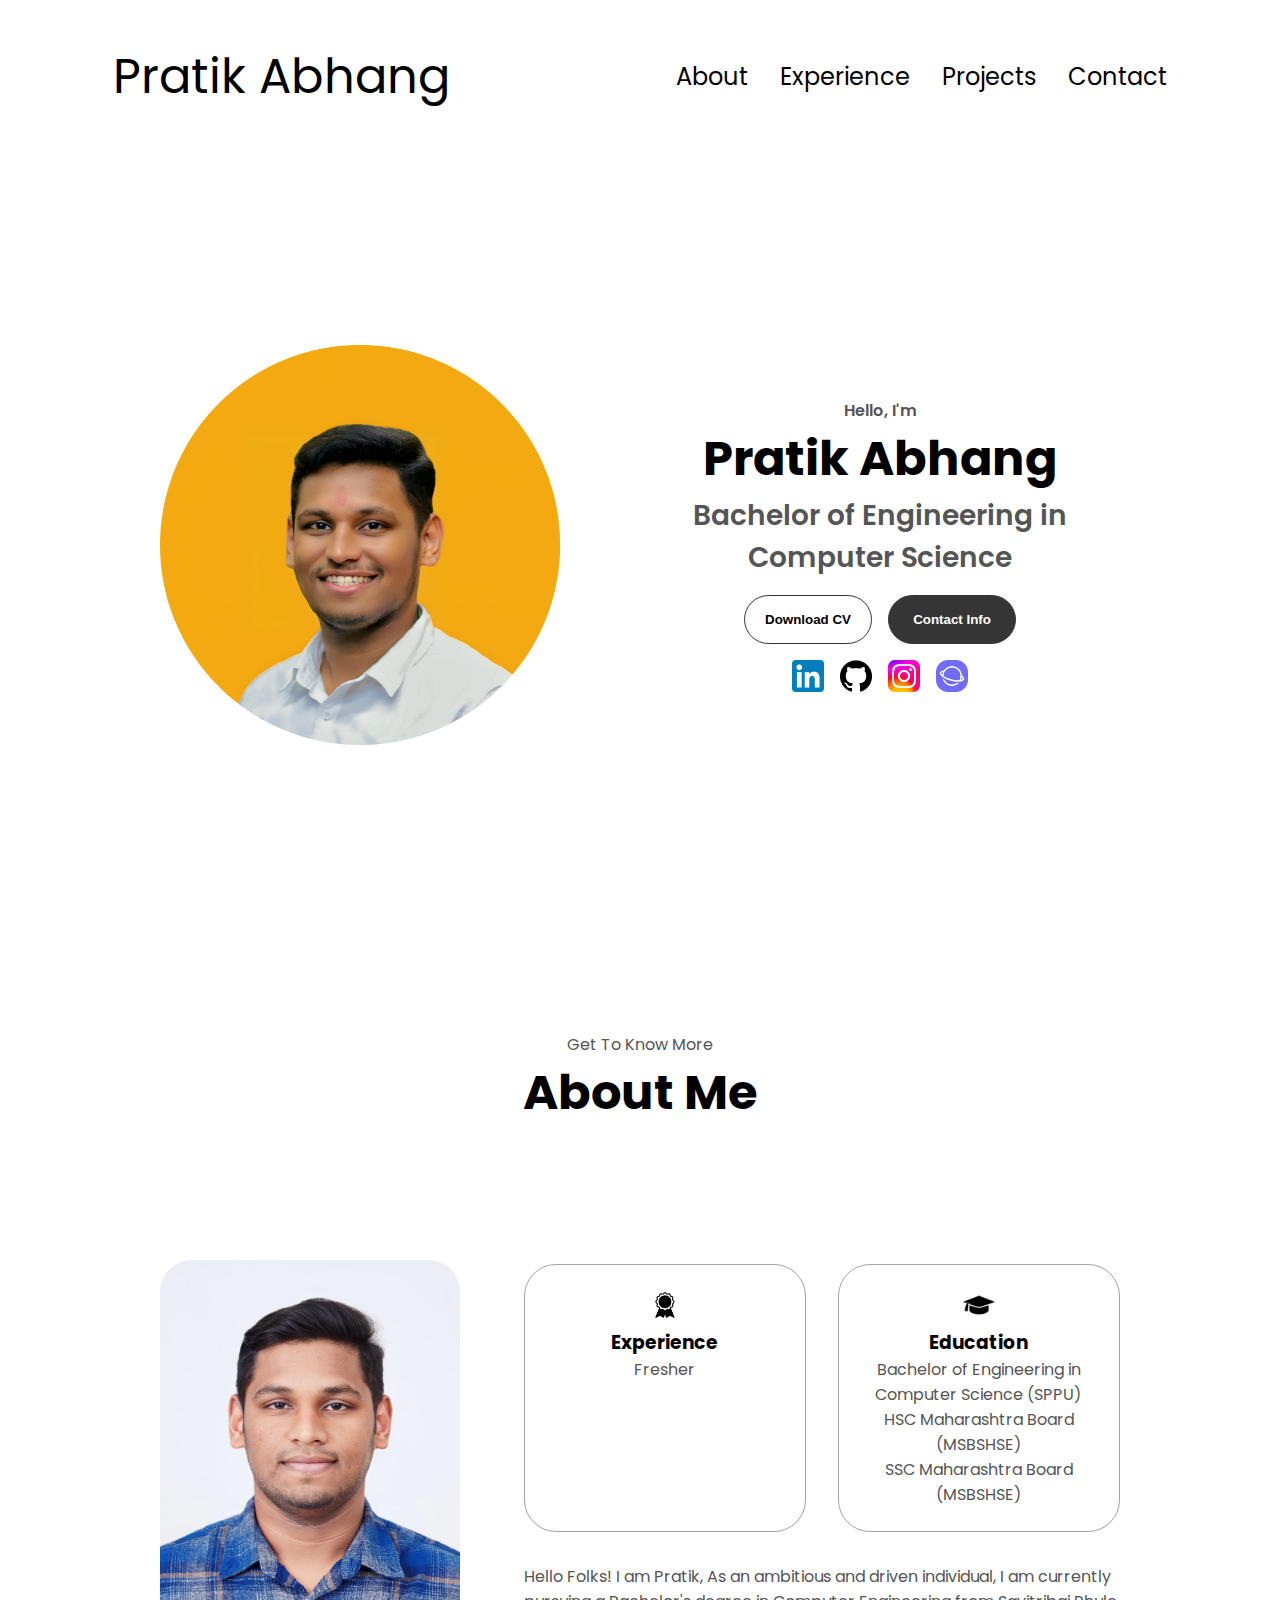
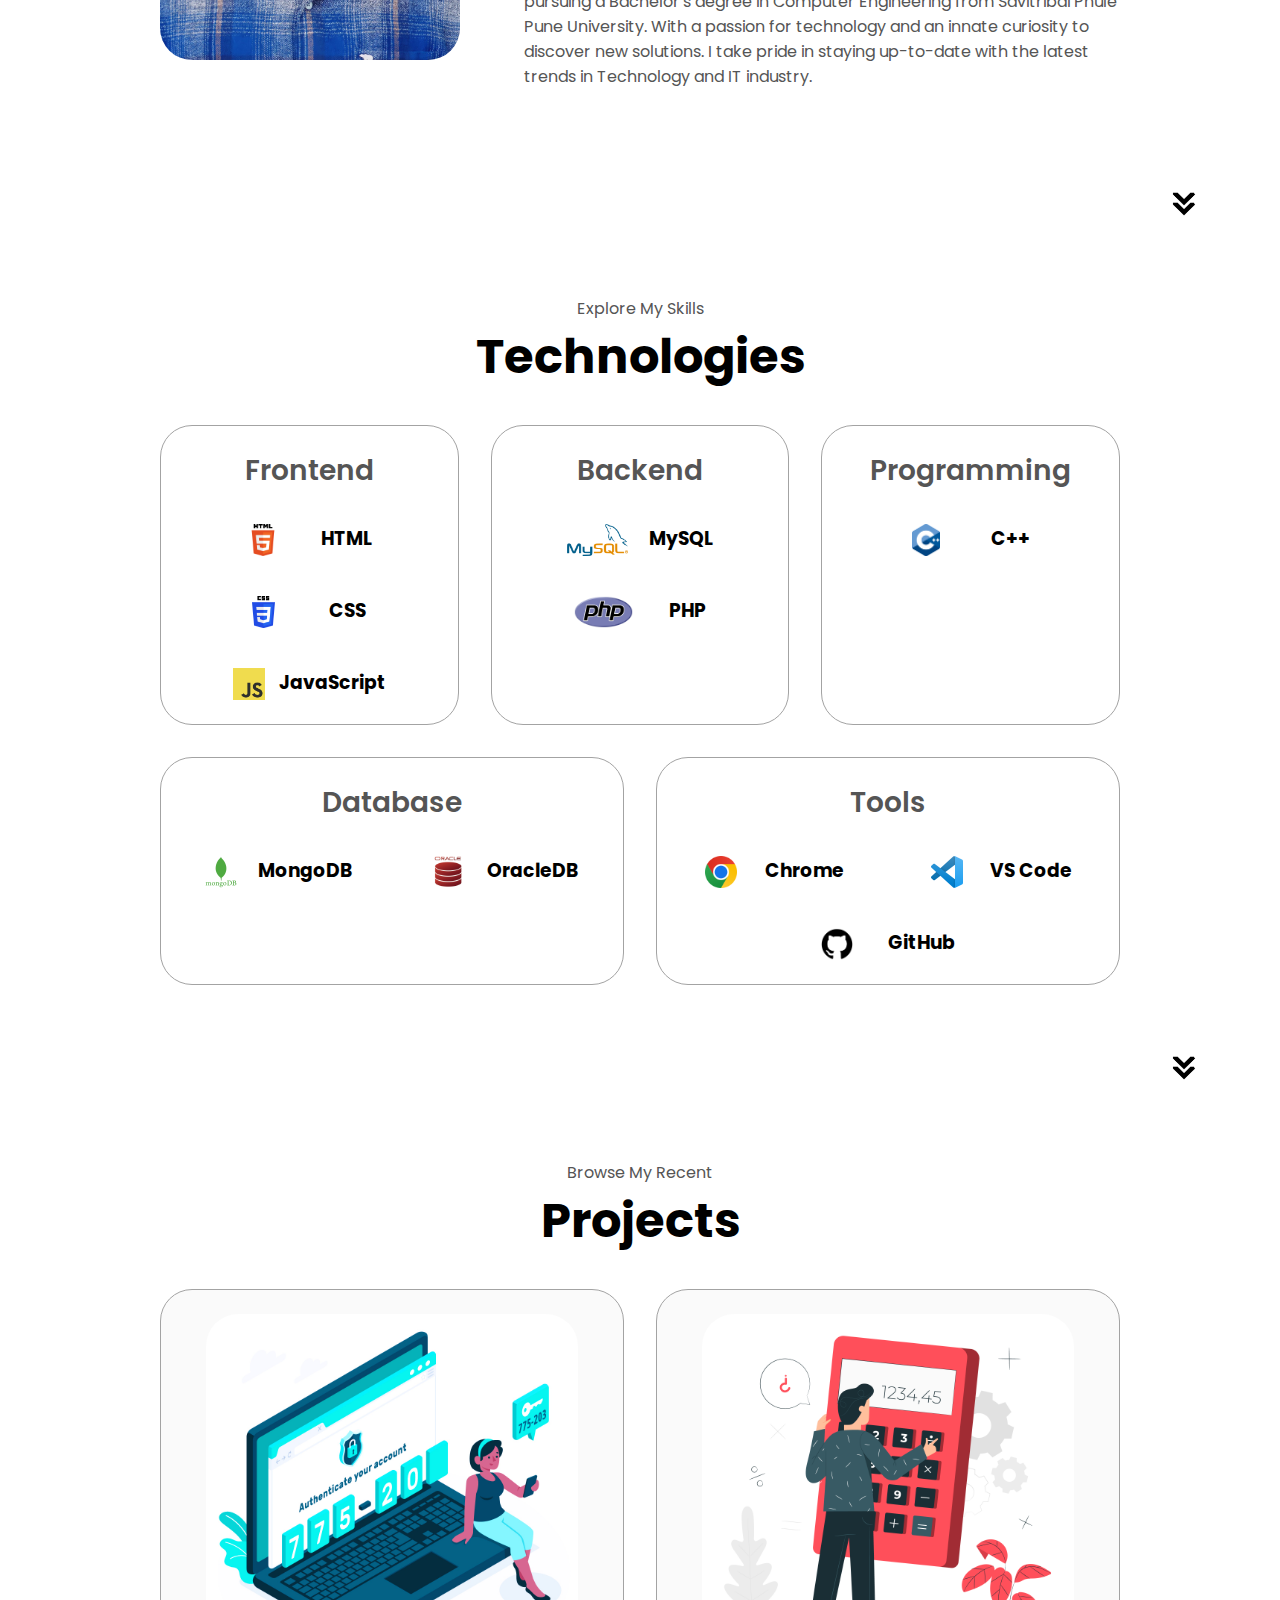
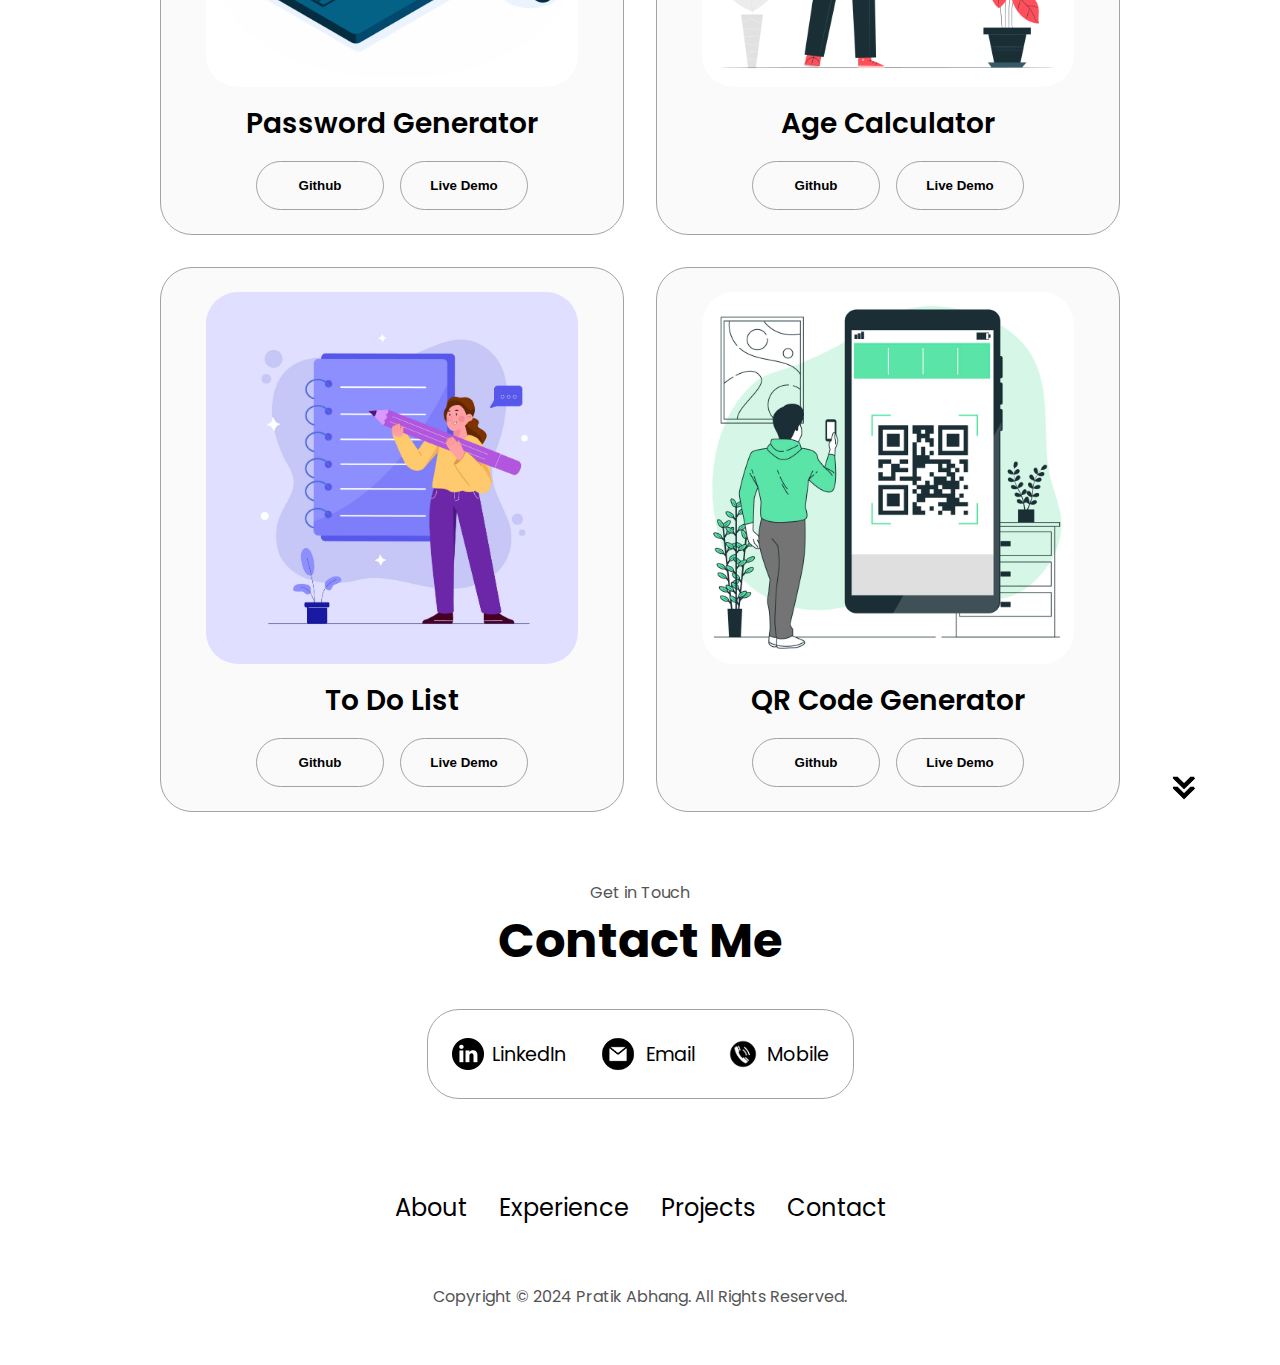
==== index.html @ dd9295c0 "Update index.html" ====
<!DOCTYPE html>
<html lang="en">
  <head>
    <meta charset="UTF-8" />
    <meta http-equiv="X-UA-Compatible" content="IE=edge" />
    <meta name="viewport" content="width=device-width, initial-scale=1.0" />
    <link rel="icon" type="image/png" href="./assets/profile-pic2.png" />
    <title>Pratik Abhang</title>
    <link rel="stylesheet" href="style.css" />
    <link rel="stylesheet" href="mediaqueries.css" />
  </head>
  <body>
    <nav id="desktop-nav">
      <div class="logo">Pratik Abhang</div>
      <div>
        <ul class="nav-links">
          <li><a href="#about">About</a></li>
          <li><a href="#experience">Experience</a></li>
          <li><a href="#projects">Projects</a></li>
          <li><a href="#contact">Contact</a></li>
        </ul>
      </div>
    </nav>
    <nav id="hamburger-nav">
      <div class="logo">Pratik Abhang</div>
      <div class="hamburger-menu">
        <div class="hamburger-icon" onclick="toggleMenu()">
          <span></span>
          <span></span>
          <span></span>
        </div>
        <div class="menu-links">
          <li><a href="#about" onclick="toggleMenu()">About</a></li>
          <li><a href="#experience" onclick="toggleMenu()">Experience</a></li>
          <li><a href="#projects" onclick="toggleMenu()">Projects</a></li>
          <li><a href="#contact" onclick="toggleMenu()">Contact</a></li>
        </div>
      </div>
    </nav>
    <section id="profile">
      <div class="section__pic-container">
        <img
          src="./assets/profile-pic2.png"
          alt="Pratik Abhang profile picture"
        />
      </div>
      <div class="section__text">
        <p class="section__text__p1">Hello, I'm</p>
        <h1 class="title">Pratik Abhang</h1>
        <p class="section__text__p2">
          Bachelor of Engineering in Computer Science
        </p>
        <div class="btn-container">
          <button
            class="btn btn-color-2"
            onclick="window.open('./assets/PAResume.pdf')"
          >
            Download CV
          </button>
          <button class="btn btn-color-1" onclick="location.href='./#contact'">
            Contact Info
          </button>
        </div>
        <div id="socials-container">
          <img
            src="./assets/link.png"
            alt="My LinkedIn profile"
            class="icon"
            onclick="location.href='https://www.linkedin.com/in/pratikabhang/'"
          />
          <img
            src="./assets/github.png"
            alt="My Github profile"
            class="icon"
            onclick="location.href='https://www.github.com/pratikabhang/'"
          />
          <img
            src="./assets/insta.png"
            alt="My Instagram profile"
            class="icon"
            onclick="location.href=' https://www.instagram.com/pratikabhang_/'"
          />
          <img
            src="./assets/webs.png"
            alt="My Bio profile"
            class="icon"
            onclick="location.href='https://www.heylink.me/pratikabhang/'"
          />
        </div>
      </div>
    </section>
    <section id="about">
      <p class="section__text__p1">Get To Know More</p>
      <h1 class="title">About Me</h1>
      <div class="section-container">
        <div class="section__pic-container">
          <img
            src="./assets/about-pic.jpg"
            alt="Profile picture"
            class="about-pic"
          />
        </div>
        <div class="about-details-container">
          <div class="about-containers">
            <div class="details-container">
              <img
                src="./assets/experience.png"
                alt="Experience icon"
                class="icon"
              />
              <h3>Experience</h3>
              <p>Fresher</p>
            </div>
            <div class="details-container">
              <img
                src="./assets/educations.png"
                alt="Education icon"
                class="icon"
              />
              <h3>Education</h3>
              <p>
                Bachelor of Engineering in Computer Science (SPPU)<br />
                HSC Maharashtra Board (MSBSHSE)<br />
                SSC Maharashtra Board (MSBSHSE)
              </p>
            </div>
          </div>
          <div class="text-container">
            <p>
              Hello Folks! I am Pratik, As an ambitious and driven individual, I
              am currently pursuing a Bachelor's degree in Computer Engineering
              from Savitribai Phule Pune University. With a passion for
              technology and an innate curiosity to discover new solutions. I
              take pride in staying up-to-date with the latest trends in
              Technology and IT industry.
            </p>
          </div>
        </div>
      </div>
      <img
        src="./assets/arrow.png"
        alt="Arrow icon"
        class="icon arrow"
        onclick="location.href='./#experience'"
      />
    </section>
    <section id="experience">
      <p class="section__text__p1">Explore My Skills</p>
      <h1 class="title">Technologies</h1>
      <div class="experience-details-container">
        <div class="about-containers">
          <div class="details-container">
            <h2 class="experience-sub-title">Frontend</h2>
            <div class="article-container">
              <article>
                <img
                  src="./assets/html.png"
                  alt="Experience icon"
                  class="icon"
                />
                <div>
                  <h3>HTML</h3>
                </div>
              </article>
              <article>
                <img
                  src="./assets/css.png"
                  alt="Experience icon"
                  class="icon"
                />
                <div>
                  <h3>CSS</h3>
                </div>
              </article>
              <article>
                <img src="./assets/js.png" alt="Experience icon" class="icon" />
                <div>
                  <h3>JavaScript</h3>
                </div>
              </article>
            </div>
          </div>

          <div class="details-container">
            <h2 class="experience-sub-title">Backend</h2>
            <div class="article-container">
              <article>
                <img
                  src="./assets/mysql.png"
                  alt="Experience icon"
                  class="icon"
                />
                <div>
                  <h3>MySQL</h3>
                </div>
              </article>
              <article>
                <img
                  src="./assets/php.png"
                  alt="Experience icon"
                  class="icon"
                />
                <div>
                  <h3>PHP</h3>
                </div>
              </article>
            </div>
          </div>
          <div class="details-container">
            <h2 class="experience-sub-title">Programming</h2>
            <div class="article-container">
              <article>
                <img
                  src="./assets/c++.png"
                  alt="Experience icon"
                  class="icon"
                />
                <div>
                  <h3>C++</h3>
                </div>
              </article>
            </div>
          </div>
          <div class="details-container">
            <h2 class="experience-sub-title">Database</h2>
            <div class="article-container">
              <article>
                <img
                  src="./assets/mdb.png"
                  alt="Experience icon"
                  class="icon"
                />
                <div>
                  <h3>MongoDB</h3>
                </div>
              </article>
              <article>
                <img
                  src="./assets/odb.png"
                  alt="Experience icon"
                  class="icon"
                />
                <div>
                  <h3>OracleDB</h3>
                </div>
              </article>
            </div>
          </div>
          <div class="details-container">
            <h2 class="experience-sub-title">Tools</h2>
            <div class="article-container">
              <article>
                <img
                  src="./assets/chrome.png"
                  alt="Experience icon"
                  class="icon"
                />
                <div>
                  <h3>Chrome</h3>
                </div>
              </article>
              <article>
                <img src="./assets/vs.png" alt="Experience icon" class="icon" />
                <div>
                  <h3>VS Code</h3>
                </div>
              </article>
              <article>
                <img
                  src="./assets/gith.png"
                  alt="Experience icon"
                  class="icon"
                />
                <div>
                  <h3>GitHub</h3>
                </div>
              </article>
            </div>
          </div>
        </div>
      </div>
      <img
        src="./assets/arrow.png"
        alt="Arrow icon"
        class="icon arrow"
        onclick="location.href='./#projects'"
      />
    </section>
    <section id="projects">
      <p class="section__text__p1">Browse My Recent</p>
      <h1 class="title">Projects</h1>
      <div class="experience-details-container">
        <div class="about-containers">
          <div class="details-container color-container">
            <div class="article-container">
              <img
                src="./assets/pa.jpg"
                alt="Password Generator"
                class="project-img"
              />
            </div>
            <h2 class="experience-sub-title project-title">
              Password Generator
            </h2>
            <div class="btn-container">
              <button
                class="btn btn-color-2 project-btn"
                onclick="location.href='https://github.com/pratikabhang/PASSWORD-GENERATOR'"
              >
                Github
              </button>
              <button
                class="btn btn-color-2 project-btn"
                onclick="location.href='https://pratikabhang-passwordgenerator.netlify.app'"
              >
                Live Demo
              </button>
            </div>
          </div>
          <div class="details-container color-container">
            <div class="article-container">
              <img
                src="./assets/age.jpg"
                alt="Age Calculator"
                class="project-img"
              />
            </div>
            <h2 class="experience-sub-title project-title">Age Calculator</h2>
            <div class="btn-container">
              <button
                class="btn btn-color-2 project-btn"
                onclick="location.href='https://github.com/pratikabhang/AGE-CALCULATOR'"
              >
                Github
              </button>
              <button
                class="btn btn-color-2 project-btn"
                onclick="location.href='https://pratikabhang-agecalculator.netlify.app'"
              >
                Live Demo
              </button>
            </div>
          </div>

          <div class="details-container color-container">
            <div class="article-container">
              <img
                src="./assets/todo.jpg"
                alt="TO DO List"
                class="project-img"
              />
            </div>
            <h2 class="experience-sub-title project-title">To Do List</h2>
            <div class="btn-container">
              <button
                class="btn btn-color-2 project-btn"
                onclick="location.href='https://github.com/pratikabhang/TO-DO-LIST'"
              >
                Github
              </button>
              <button
                class="btn btn-color-2 project-btn"
                onclick="location.href='https://pratikabhang-todolist.netlify.app'"
              >
                Live Demo
              </button>
            </div>
          </div>

          <div class="details-container color-container">
            <div class="article-container">
              <img
                src="./assets/qr.jpg"
                alt="QR-CODE-GENERATOR"
                class="project-img"
              />
            </div>
            <h2 class="experience-sub-title project-title">
              QR Code Generator
            </h2>
            <div class="btn-container">
              <button
                class="btn btn-color-2 project-btn"
                onclick="location.href='https://github.com/pratikabhang/QR-CODE-GENERATOR'"
              >
                Github
              </button>
              <button
                class="btn btn-color-2 project-btn"
                onclick="location.href='https://pratikabhang-qrcodegenerator.netlify.app'"
              >
                Live Demo
              </button>
            </div>
          </div>
        </div>
      </div>
      <img
        src="./assets/arrow.png"
        alt="Arrow icon"
        class="icon arrow"
        onclick="location.href='./#contact'"
      />
    </section>
    <section id="contact">
      <p class="section__text__p1">Get in Touch</p>
      <h1 class="title">Contact Me</h1>
      <div class="contact-info-upper-container">
        <div class="contact-info-container">
          <img
            src="./assets/linkedin.png"
            alt="LinkedIn icon"
            class="icon contact-icon"
          />
          <p>
            <a href="https://www.linkedin.com/in/pratikabhang/">LinkedIn</a>
          </p>
        </div>

        <div class="contact-info-container">
          <img
            src="./assets/email.png"
            alt="Email icon"
            class="icon contact-icon email-icon"
          />
          <p>
            <a href="mailto:pratiksunilabhang@gmail.com">Email</a>
          </p>
        </div>

        <div class="contact-info-container">
          <img
            src="./assets/phone.png"
            alt="Phone icon"
            class="icon contact-icon"
          />
          <p>
            <a href="tel:+91 8766854678">Mobile</a>
          </p>
        </div>
      </div>
    </section>
    <footer>
      <nav>
        <div class="nav-links-container">
          <ul class="nav-links">
            <li><a href="#about">About</a></li>
            <li><a href="#experience">Experience</a></li>
            <li><a href="#projects">Projects</a></li>
            <li><a href="#contact">Contact</a></li>
          </ul>
        </div>
      </nav>
      <p>Copyright &#169; 2024 Pratik Abhang. All Rights Reserved.</p>
    </footer>
    <script src="script.js"></script>
  </body>
</html>
---- style.css ----
@import url("https://fonts.googleapis.com/css2?family=Poppins:wght@300;400;500;600&display=swap");

* {
  margin: 0;
  padding: 0;
}

body {
  font-family: "Poppins", sans-serif;
}

html {
  scroll-behavior: smooth;
}

p {
  color: rgb(85, 85, 85);
}

/* TRANSITION */

a,
.btn {
  transition: all 300ms ease;
}

/* DESKTOP NAV */

nav,
.nav-links {
  display: flex;
}

nav {
  justify-content: space-around;
  align-items: center;
  height: 17vh;
}

.nav-links {
  gap: 2rem;
  list-style: none;
  font-size: 1.5rem;
}

a {
  color: black;
  text-decoration: none;
  text-decoration-color: white;
}

a:hover {
  color: grey;
  text-decoration: underline;
  text-underline-offset: 1rem;
  text-decoration-color: rgb(181, 181, 181);
}

.logo {
  font-size: 3rem;
}

.logo:hover {
  cursor: default;
}

/* HAMBURGER MENU */

#hamburger-nav {
  display: none;
}

.hamburger-menu {
  position: relative;
  display: inline-block;
}

.hamburger-icon {
  display: flex;
  flex-direction: column;
  justify-content: space-between;
  height: 24px;
  width: 30px;
  cursor: pointer;
}

.hamburger-icon span {
  width: 100%;
  height: 2px;
  background-color: black;
  transition: all 0.3 ease-in-out;
}

.menu-links {
  position: absolute;
  top: 100%;
  right: 0;
  background-color: white;
  width: fit-content;
  max-height: 0;
  overflow: hidden;
  transition: all 0.3 ease-in-out;
}

.menu-links a {
  display: block;
  padding: 10px;
  text-align: center;
  font-size: 1.5rem;
  color: black;
  text-decoration: none;
  transition: all 0.3 ease-in-out;
}

.menu-links li {
  list-style: none;
}

.menu-links.open {
  max-height: 300px;
}

.hamburger-icon.open span:first-child {
  transform: rotate(45deg) translate(10px, 5px);
}

.hamburger-icon.open span:nth-child(2) {
  opacity: 0;
}

.hamburger-icon.open span:last-child {
  transform: rotate(-45deg) translate(10px, -5px);
}

.hamburger-icon span:first-child {
  transform: none;
}

.hamburger-icon span:first-child {
  opacity: 1;
}

.hamburger-icon span:first-child {
  transform: none;
}

/* SECTIONS */

section {
  padding-top: 4vh;
  height: 96vh;
  margin: 0 10rem;
  box-sizing: border-box;
  min-height: fit-content;
}

.section-container {
  display: flex;
}

/* PROFILE SECTION */

#profile {
  display: flex;
  justify-content: center;
  gap: 5rem;
  height: 80vh;
}

.section__pic-container {
  display: flex;
  height: 400px;
  width: 400px;
  margin: auto 0;
}

.section__text {
  align-self: center;
  text-align: center;
}

.section__text p {
  font-weight: 600;
}

.section__text__p1 {
  text-align: center;
}

.section__text__p2 {
  font-size: 1.75rem;
  margin-bottom: 1rem;
}

.title {
  font-size: 3rem;
  text-align: center;
}

#socials-container {
  display: flex;
  justify-content: center;
  margin-top: 1rem;
  gap: 1rem;
}

/* ICONS */

.icon {
  cursor: pointer;
  height: 2rem;
}

/* BUTTONS */

.btn-container {
  display: flex;
  justify-content: center;
  gap: 1rem;
}

.btn {
  font-weight: 600;
  transition: all 300ms ease;
  padding: 1rem;
  width: 8rem;
  border-radius: 2rem;
}

.btn-color-1,
.btn-color-2 {
  border: rgb(53, 53, 53) 0.1rem solid;
}

.btn-color-1:hover,
.btn-color-2:hover {
  cursor: pointer;
}

.btn-color-1,
.btn-color-2:hover {
  background: rgb(53, 53, 53);
  color: white;
}

.btn-color-1:hover {
  background: rgb(0, 0, 0);
}

.btn-color-2 {
  background: none;
}

.btn-color-2:hover {
  border: rgb(255, 255, 255) 0.1rem solid;
}

.btn-container {
  gap: 1rem;
}

/* ABOUT SECTION */

#about {
  position: relative;
}

.about-containers {
  gap: 2rem;
  margin-bottom: 2rem;
  margin-top: 2rem;
}

.about-details-container {
  justify-content: center;
  flex-direction: column;
}

.about-containers,
.about-details-container {
  display: flex;
}

.about-pic {
  border-radius: 2rem;
}

.arrow {
  position: absolute;
  right: -5rem;
  bottom: 2.5rem;
}

.details-container {
  padding: 1.5rem;
  flex: 1;
  background: white;
  border-radius: 2rem;
  border: rgb(53, 53, 53) 0.1rem solid;
  border-color: rgb(163, 163, 163);
  text-align: center;
}

.section-container {
  gap: 4rem;
  height: 80%;
}

.section__pic-container {
  height: 400px;
  width: 400px;
  margin: auto 0;
}

/* EXPERIENCE SECTION */

#experience {
  position: relative;
}

.experience-sub-title {
  color: rgb(85, 85, 85);
  font-weight: 600;
  font-size: 1.75rem;
  margin-bottom: 2rem;
}

.experience-details-container {
  display: flex;
  justify-content: center;
  flex-direction: column;
}

.article-container {
  display: flex;
  text-align: initial;
  flex-wrap: wrap;
  flex-direction: row;
  gap: 2.5rem;
  justify-content: space-around;
}

article {
  display: flex;
  width: 10rem;
  justify-content: space-around;
  gap: 0.5rem;
}

article .icon {
  cursor: default;
}

/* PROJECTS SECTION */

#projects {
  position: relative;
}

.color-container {
  border-color: rgb(163, 163, 163);
  background: rgb(250, 250, 250);
}

.project-img {
  border-radius: 2rem;
  width: 90%;
  height: 90%;
}

.project-title {
  margin: 1rem;
  color: black;
}

.project-btn {
  color: black;
  border-color: rgb(163, 163, 163);
}

/* CONTACT */

#contact {
  display: flex;
  justify-content: center;
  flex-direction: column;
  height: 70vh;
}

.contact-info-upper-container {
  display: flex;
  justify-content: center;
  border-radius: 2rem;
  border: rgb(53, 53, 53) 0.1rem solid;
  border-color: rgb(163, 163, 163);
  background: (250, 250, 250);
  margin: 2rem auto;
  padding: 0.5rem;
}

.contact-info-container {
  display: flex;
  align-items: center;
justify-content: center;  
  gap: 0.5rem;
  margin: 1rem;
}

.contact-info-container p {
  font-size: larger;
}

.contact-icon {
  cursor: default;
}

.email-icon {
  height: 2.5rem;
}

/* FOOTER SECTION */

footer {
  height: 26vh;
  margin: 0 1rem;
}

footer p {
  text-align: center;
}
---- mediaqueries.css ----
@media screen and (max-width: 1400px) {
  #profile {
    height: 83vh;
    margin-bottom: 6rem;
  }
  .about-containers {
    flex-wrap: wrap;
  }
  #contact,
  #projects {
    height: fit-content;
  }
}

@media screen and (max-width: 1200px) {
  #desktop-nav {
    display: none;
  }
  #hamburger-nav {
    display: flex;
  }
  #experience,
  .experience-details-container {
    margin-top: 2rem;
  }
  #profile,
  .section-container {
    display: block;
  }
  .arrow {
    display: none;
  }
  section,
  .section-container {
    height: fit-content;
  }
  section {
    margin: 0 5%;
  }
  .section__pic-container {
    width: 275px;
    height: 275px;
    margin: 0 auto 2rem;
  }
  .about-containers {
    margin-top: 0;
  }
}

@media screen and (max-width: 600px) {
  #contact,
  footer {
    height: 40vh;
  }
  #profile {
    height: 83vh;
    margin-bottom: 0;
  }
  article {
    font-size: 1rem;
  }
  footer nav {
    height: fit-content;
    margin-bottom: 2rem;
  }
  .about-containers,
  .contact-info-upper-container,
  .btn-container {
    flex-wrap: wrap;
  }
  .contact-info-container {
    margin: 0;
  }
  .contact-info-container p,
  .nav-links li a {
    font-size: 1rem;
  }
  .experience-sub-title {
    font-size: 1.25rem;
  }
  .logo {
    font-size: 1.5rem;
  }
  .nav-links {
    flex-direction: column;
    gap: 0.5rem;
    text-align: center;
  }
  .section__pic-container {
    width: auto;
    height: 46vw;
    justify-content: center;
  }
  .section__text__p2 {
    font-size: 1.25rem;
  }
  .title {
    font-size: 2rem;
  }
  .text-container {
    text-align: justify;
  }
}
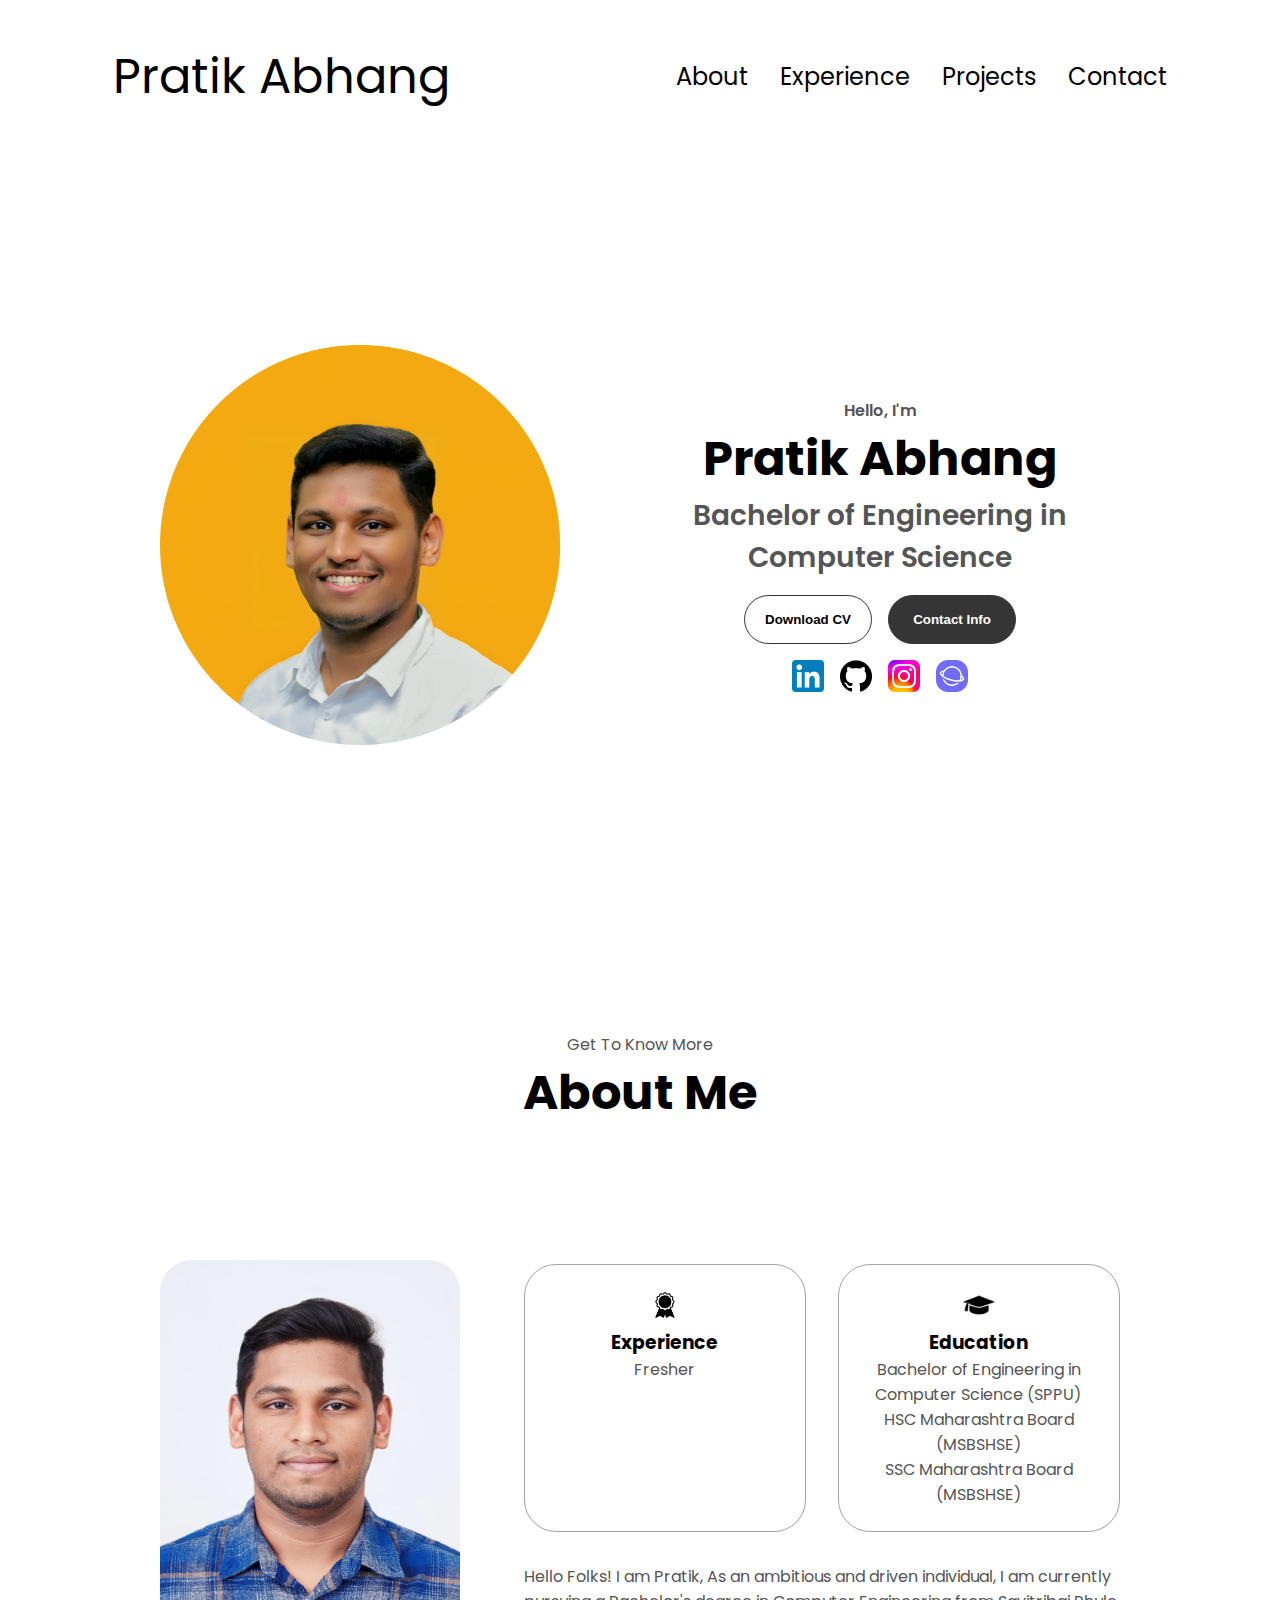
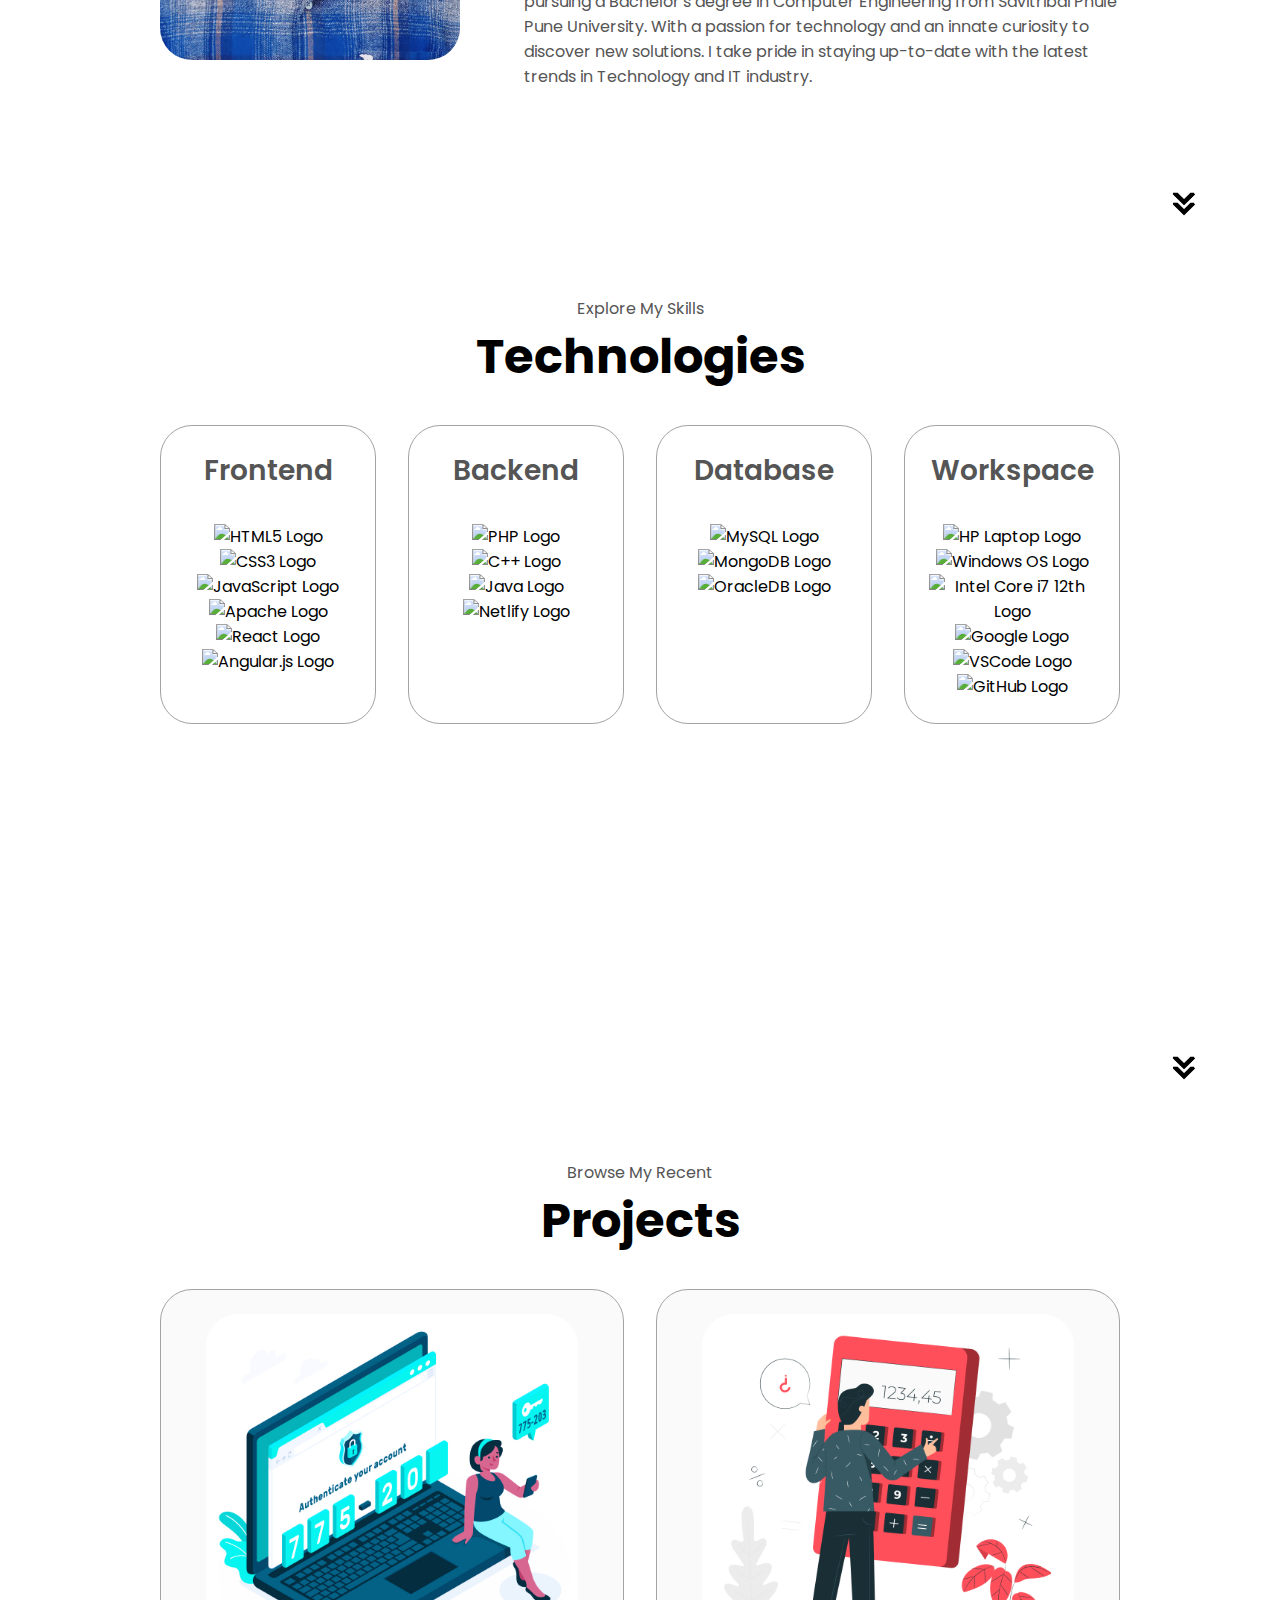
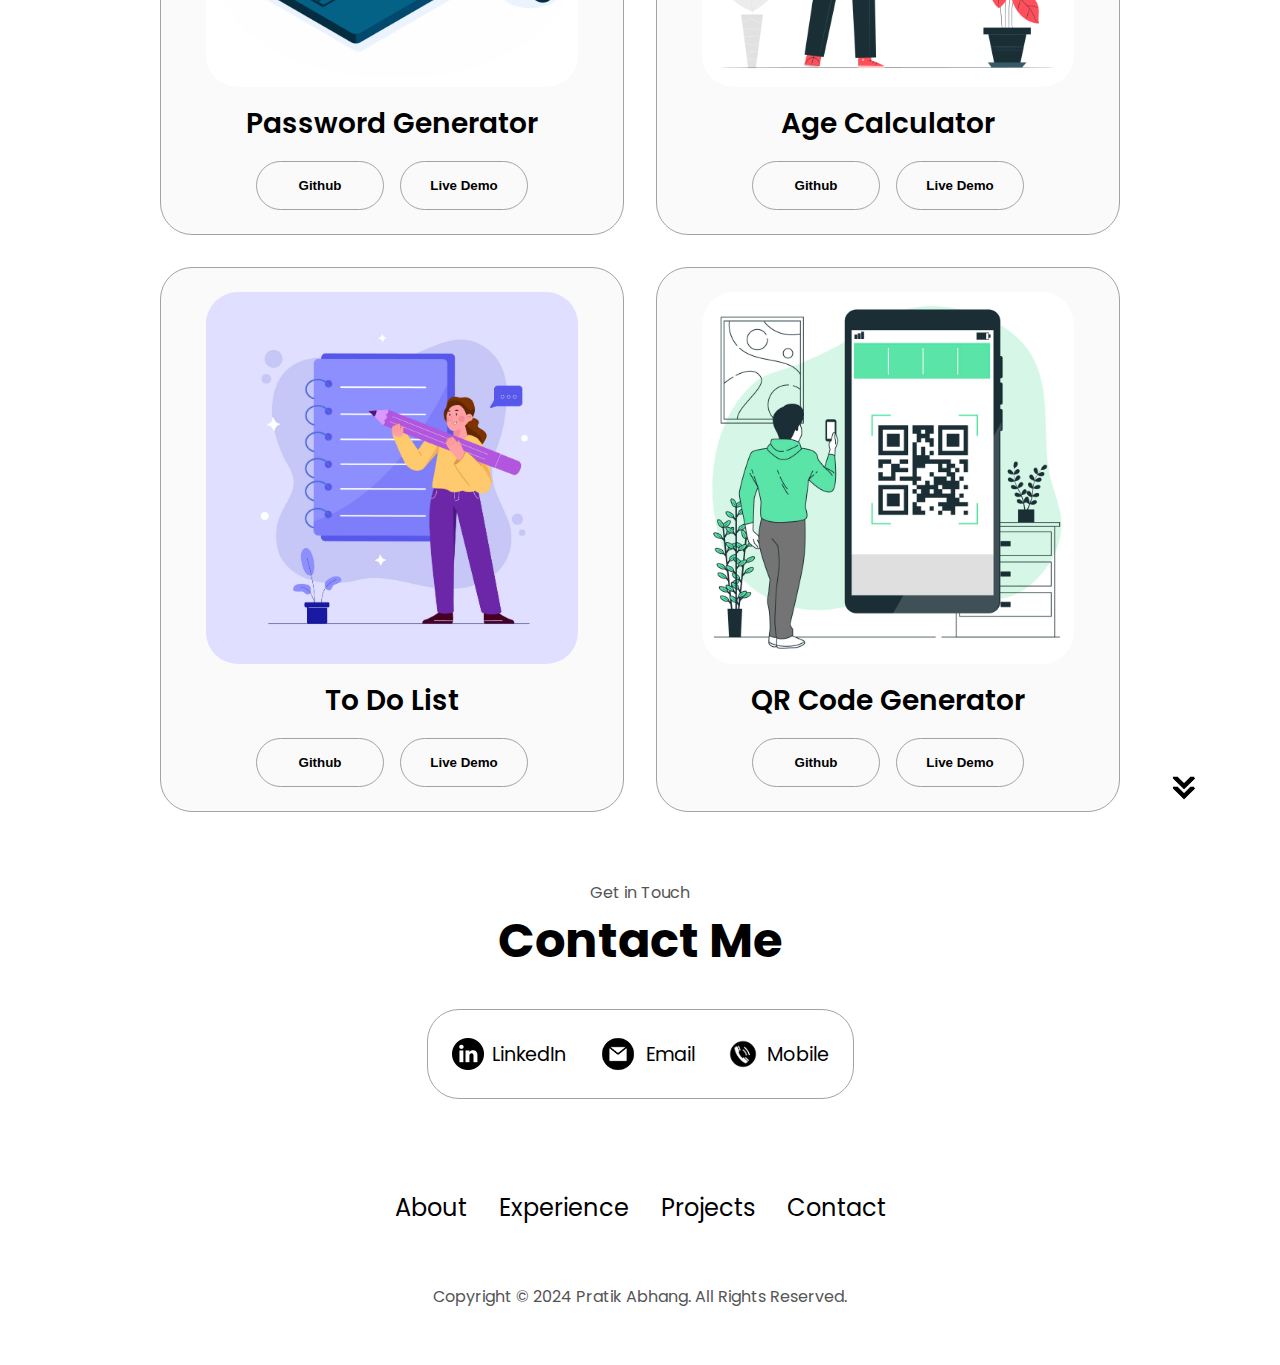
==== commit 4907c306: "update" ====
--- a/index.html
+++ b/index.html
@@ -152,129 +152,116 @@
           <div class="details-container">
             <h2 class="experience-sub-title">Frontend</h2>
             <div class="article-container">
-              <article>
-                <img
-                  src="./assets/html.png"
-                  alt="Experience icon"
-                  class="icon"
-                />
-                <div>
-                  <h3>HTML</h3>
-                </div>
-              </article>
-              <article>
-                <img
-                  src="./assets/css.png"
-                  alt="Experience icon"
-                  class="icon"
-                />
-                <div>
-                  <h3>CSS</h3>
-                </div>
-              </article>
-              <article>
-                <img src="./assets/js.png" alt="Experience icon" class="icon" />
-                <div>
-                  <h3>JavaScript</h3>
-                </div>
-              </article>
+              <ul align="center">
+                <img
+                  src="https://img.shields.io/badge/html5-%23E34F26.svg?style=for-the-badge&logo=html5&logoColor=white"
+                  alt="HTML5 Logo"
+                /><br /><img
+                  src="https://img.shields.io/badge/css3-%231572B6.svg?style=for-the-badge&logo=css3&logoColor=white"
+                  alt="CSS3 Logo"
+                />
+                <br /><img
+                  src="https://img.shields.io/badge/javascript-%23323330.svg?style=for-the-badge&logo=javascript&logoColor=%23F7DF1E"
+                  alt="JavaScript Logo"
+                />
+                <br /><img
+                  src="https://img.shields.io/badge/apache-%23D42029.svg?style=for-the-badge&logo=apache&logoColor=white"
+                  alt="Apache Logo"
+                />
+                <br /><img
+                  src="https://img.shields.io/badge/react-%2320232a.svg?style=for-the-badge&logo=react&logoColor=%2361DAFB"
+                  alt="React Logo"
+                />
+                <br /><img
+                  src="https://img.shields.io/badge/angular.js-%23E23237.svg?style=for-the-badge&logo=angularjs&logoColor=white"
+                  alt="Angular.js Logo"
+                />
+              </ul>
             </div>
           </div>
 
           <div class="details-container">
             <h2 class="experience-sub-title">Backend</h2>
             <div class="article-container">
-              <article>
-                <img
-                  src="./assets/mysql.png"
-                  alt="Experience icon"
-                  class="icon"
-                />
-                <div>
-                  <h3>MySQL</h3>
-                </div>
-              </article>
-              <article>
-                <img
-                  src="./assets/php.png"
-                  alt="Experience icon"
-                  class="icon"
-                />
-                <div>
-                  <h3>PHP</h3>
-                </div>
-              </article>
-            </div>
-          </div>
-          <div class="details-container">
-            <h2 class="experience-sub-title">Programming</h2>
-            <div class="article-container">
-              <article>
-                <img
-                  src="./assets/c++.png"
-                  alt="Experience icon"
-                  class="icon"
-                />
-                <div>
-                  <h3>C++</h3>
-                </div>
-              </article>
-            </div>
-          </div>
+              <ul align="center">
+                <img
+                  src="https://img.shields.io/badge/php-%23777BB4.svg?style=for-the-badge&logo=php&logoColor=white"
+                  alt="PHP Logo"
+                />
+                <br />
+                <img
+                  src="https://img.shields.io/badge/c++-%2300599C.svg?style=for-the-badge&logo=c%2B%2B&logoColor=white"
+                  alt="C++ Logo"
+                />
+                <br />
+                <img
+                  src="https://img.shields.io/badge/java-%23ED8B00.svg?style=for-the-badge&logo=openjdk&logoColor=white"
+                  alt="Java Logo"
+                />
+                <br />
+                <img
+                  src="https://img.shields.io/badge/netlify-%23000000.svg?style=for-the-badge&logo=netlify&logoColor=#00C7B7"
+                  alt="Netlify Logo"
+                />
+              </ul>
+            </div>
+          </div>
+
           <div class="details-container">
             <h2 class="experience-sub-title">Database</h2>
             <div class="article-container">
-              <article>
-                <img
-                  src="./assets/mdb.png"
-                  alt="Experience icon"
-                  class="icon"
-                />
-                <div>
-                  <h3>MongoDB</h3>
-                </div>
-              </article>
-              <article>
-                <img
-                  src="./assets/odb.png"
-                  alt="Experience icon"
-                  class="icon"
-                />
-                <div>
-                  <h3>OracleDB</h3>
-                </div>
-              </article>
+              <ul align="center">
+                <img
+                  src="https://img.shields.io/badge/mysql-%2300000f.svg?style=for-the-badge&logo=mysql&logoColor=white"
+                  alt="MySQL Logo"
+                />
+                <br />
+                <img
+                  src="https://img.shields.io/badge/MongoDB-%234ea94b.svg?style=for-the-badge&logo=mongodb&logoColor=white"
+                  alt="MongoDB Logo"
+                />
+                <br />
+                <img
+                  src="https://img.shields.io/badge/OracleDB-F80000?style=for-the-badge&logo=oracle&logoColor=white"
+                  alt="OracleDB Logo"
+                />
+              </ul>
             </div>
           </div>
           <div class="details-container">
-            <h2 class="experience-sub-title">Tools</h2>
-            <div class="article-container">
-              <article>
-                <img
-                  src="./assets/chrome.png"
-                  alt="Experience icon"
-                  class="icon"
-                />
-                <div>
-                  <h3>Chrome</h3>
-                </div>
-              </article>
-              <article>
-                <img src="./assets/vs.png" alt="Experience icon" class="icon" />
-                <div>
-                  <h3>VS Code</h3>
-                </div>
-              </article>
-              <article>
-                <img
-                  src="./assets/gith.png"
-                  alt="Experience icon"
-                  class="icon"
-                />
-                <div>
-                  <h3>GitHub</h3>
-                </div>
-              </article>
+            <h2 class="experience-sub-title">Workspace</h2>
+            <div class="article-container">
+              <ul align="center">
+                <img
+                  src="https://img.shields.io/badge/hp%20laptop-0096D6?style=for-the-badge&logo=hp&logoColor=white"
+                  alt="HP Laptop Logo"
+                />
+                <br />
+                <img
+                  src="https://img.shields.io/badge/Windows_OS-0078D6?style=for-the-badge&logo=windows&logoColor=white"
+                  alt="Windows OS Logo"
+                />
+                <br />
+                <img
+                  src="https://img.shields.io/badge/Intel%20Core_i7_12th-0071C5?style=for-the-badge&logo=intel&logoColor=white"
+                  alt="Intel Core i7 12th Logo"
+                />
+                <br />
+                <img
+                  src="https://img.shields.io/badge/Google-4285F4?style=for-the-badge&logo=GoogleChrome&logoColor=white"
+                  alt="Google Logo"
+                />
+
+                <br />
+                <img
+                  src="https://img.shields.io/badge/VSCode-0078D4?style=for-the-badge&logo=visual%20studio%20code&logoColor=white"
+                  alt="VSCode Logo"
+                />
+                <br /><img
+                  src="https://img.shields.io/badge/GitHub-%23121011.svg?style=for-the-badge&logo=github&logoColor=white"
+                  alt="GitHub Logo"
+                />
+              </ul>
             </div>
           </div>
         </div>
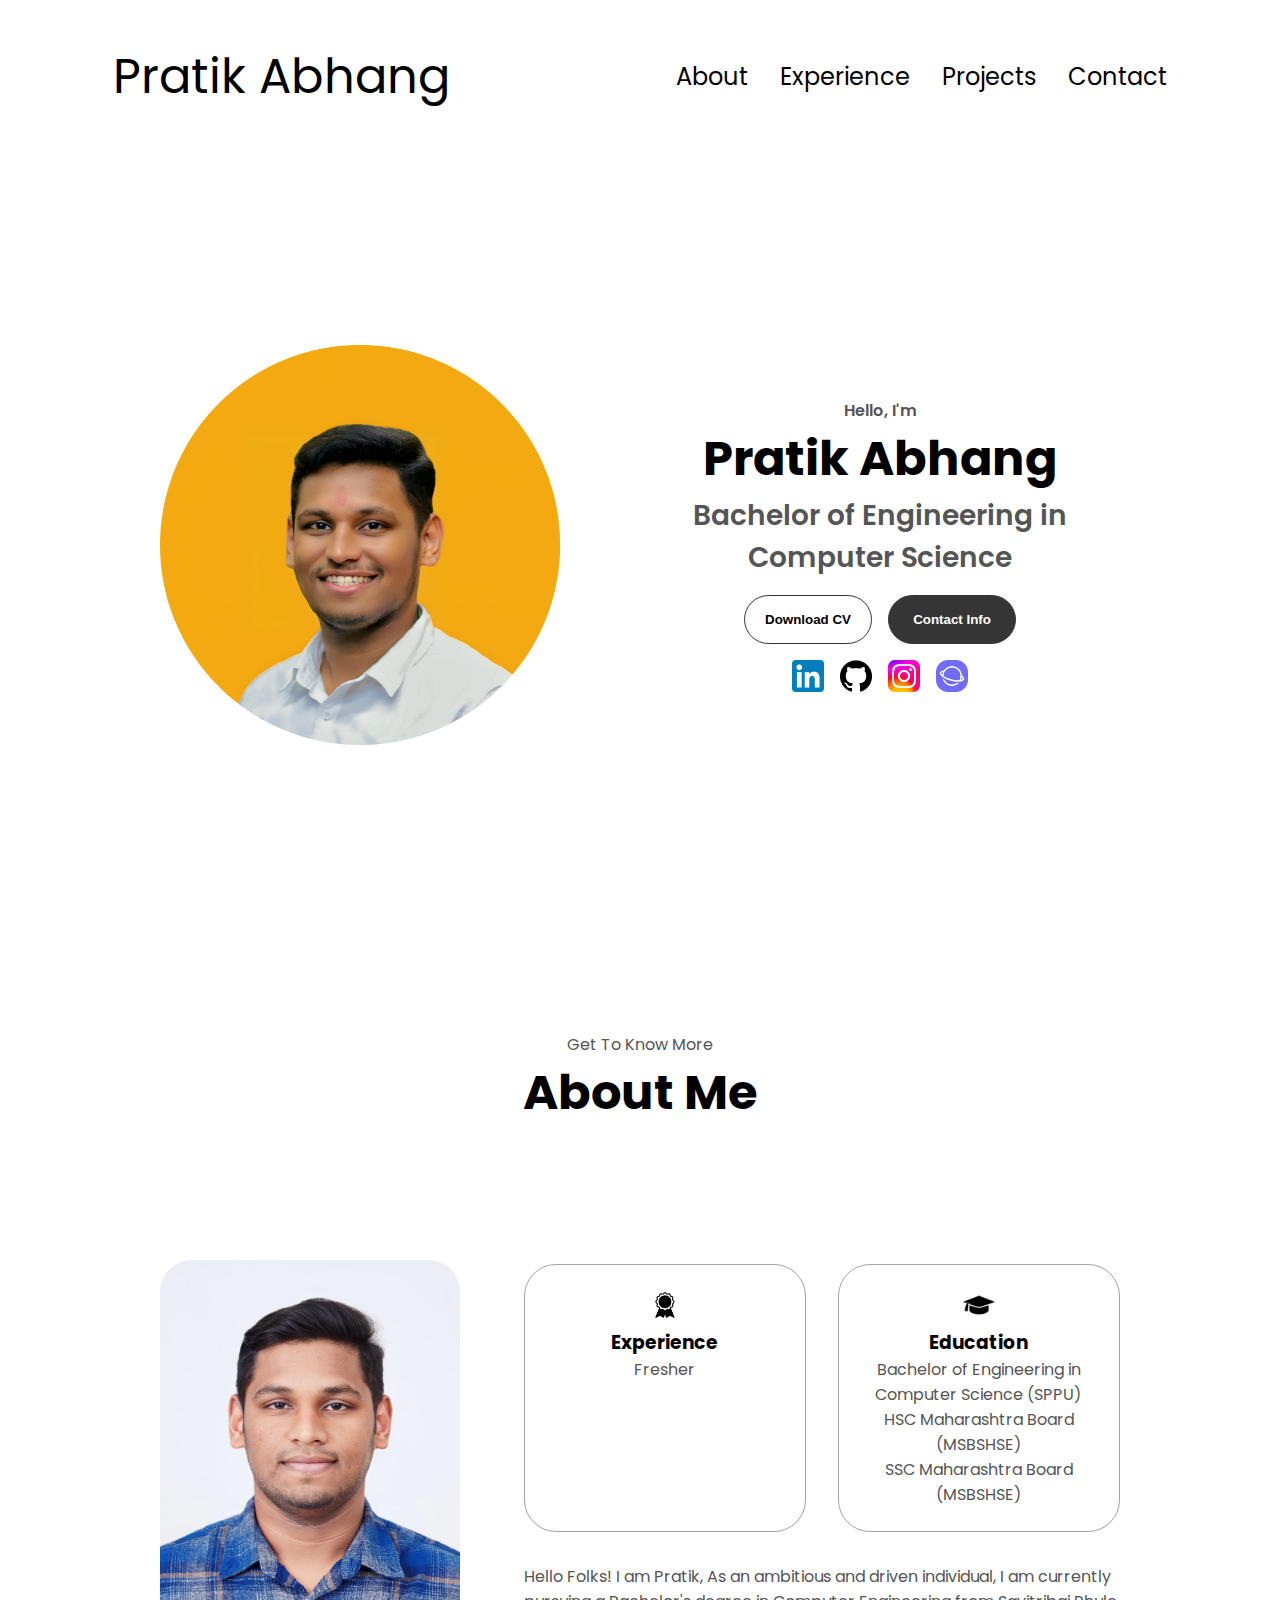
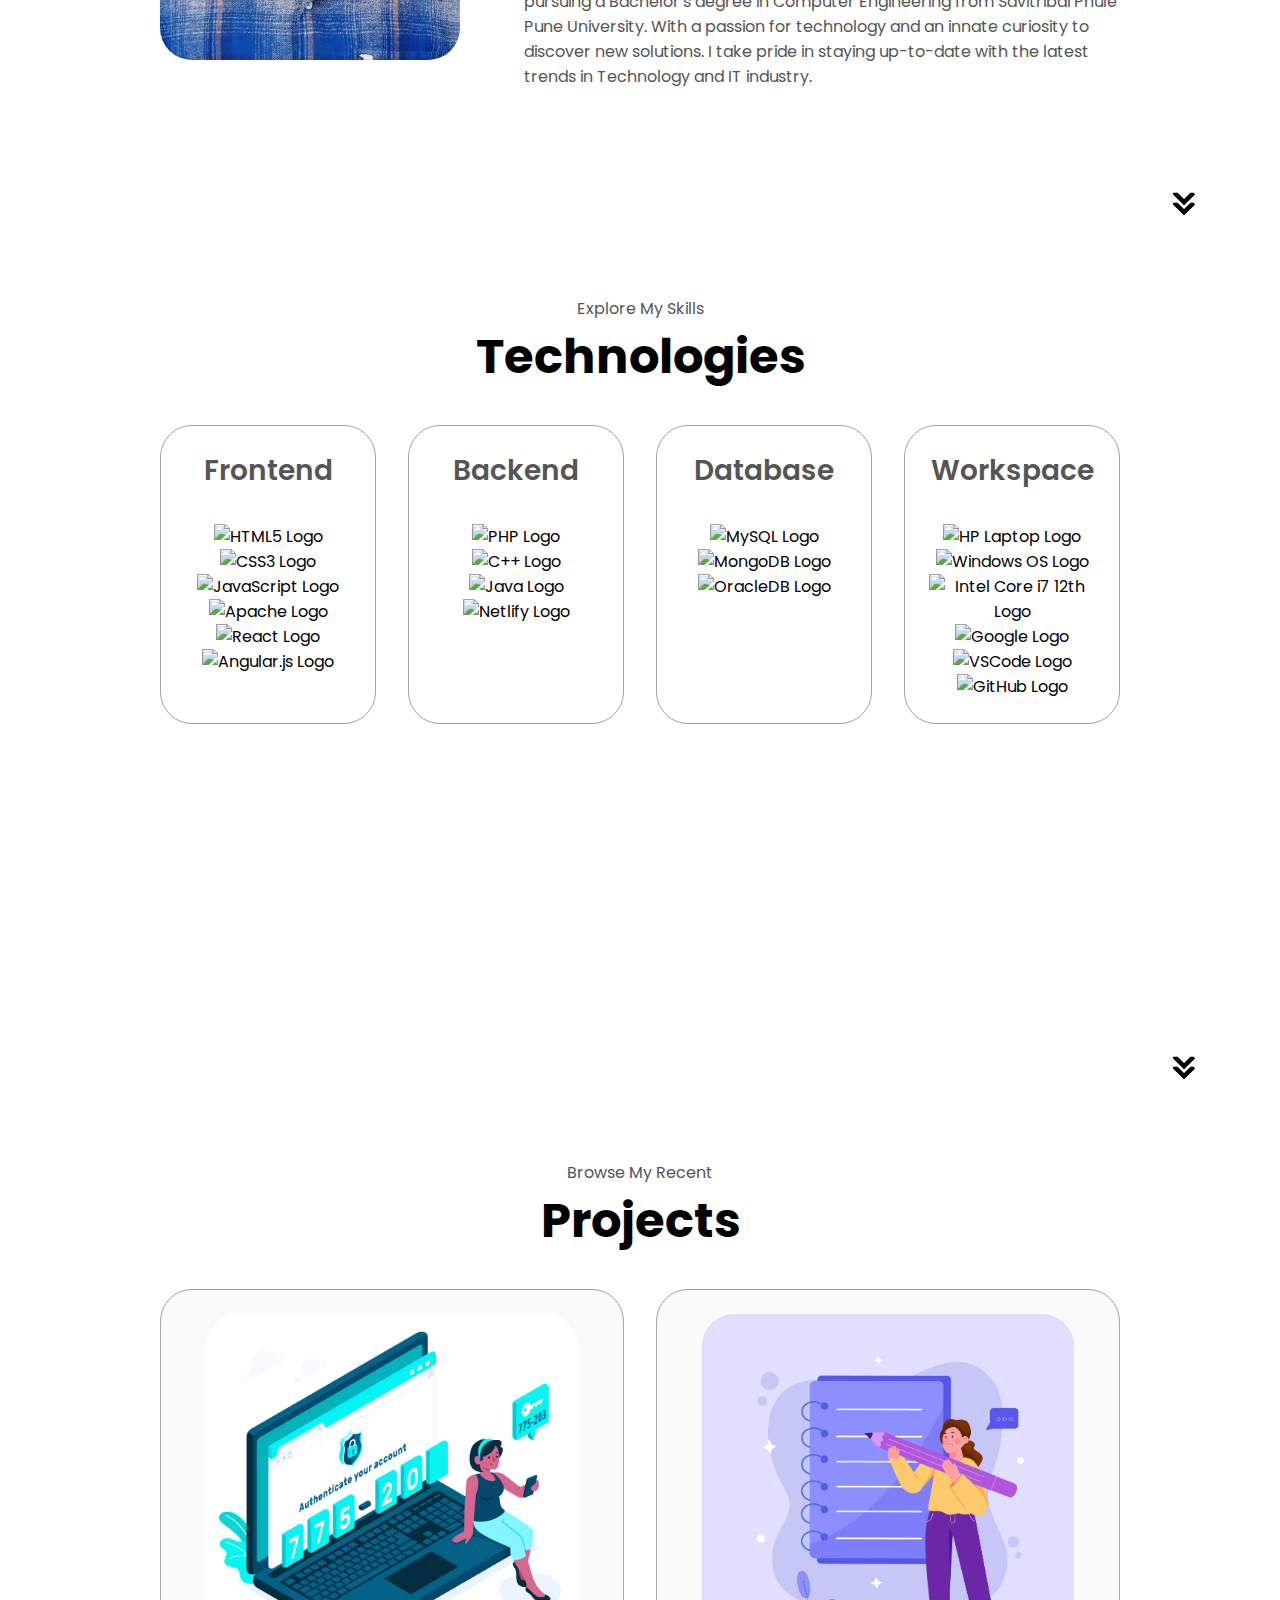
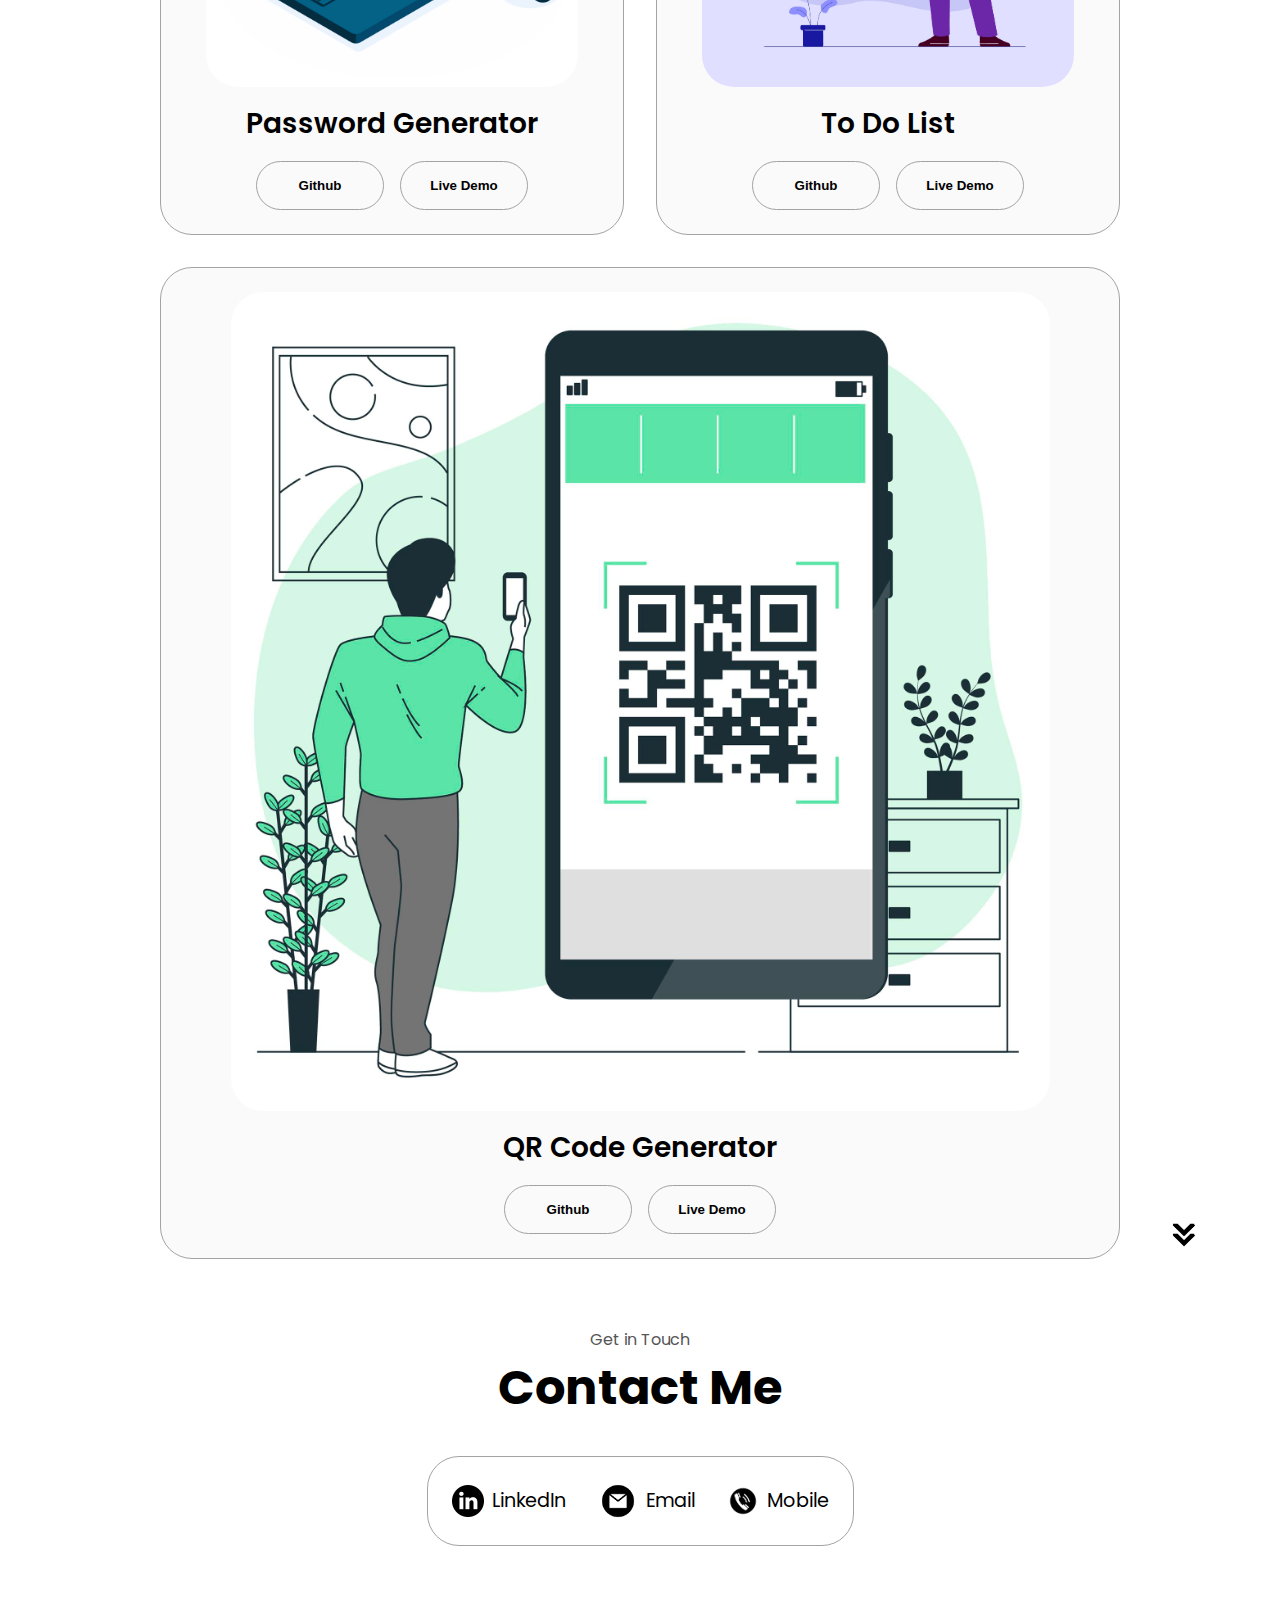
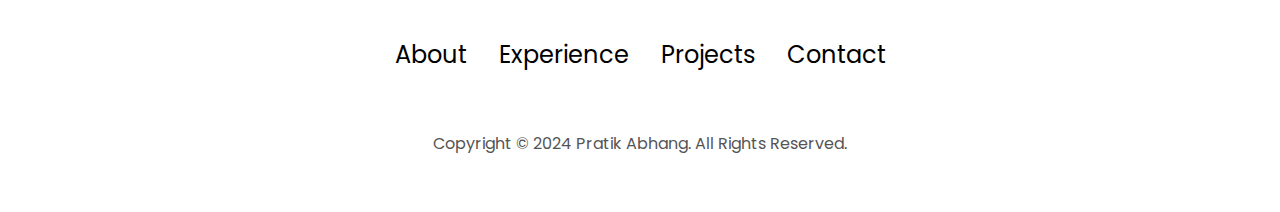
==== commit ba0f9339: "Update index.html" ====
--- a/index.html
+++ b/index.html
@@ -304,39 +304,15 @@
               </button>
             </div>
           </div>
+
           <div class="details-container color-container">
             <div class="article-container">
               <img
-                src="./assets/age.jpg"
-                alt="Age Calculator"
+                src="./assets/todo.jpg"
+                alt="To Do List"
                 class="project-img"
               />
             </div>
-            <h2 class="experience-sub-title project-title">Age Calculator</h2>
-            <div class="btn-container">
-              <button
-                class="btn btn-color-2 project-btn"
-                onclick="location.href='https://github.com/pratikabhang/AGE-CALCULATOR'"
-              >
-                Github
-              </button>
-              <button
-                class="btn btn-color-2 project-btn"
-                onclick="location.href='https://pratikabhang-agecalculator.netlify.app'"
-              >
-                Live Demo
-              </button>
-            </div>
-          </div>
-
-          <div class="details-container color-container">
-            <div class="article-container">
-              <img
-                src="./assets/todo.jpg"
-                alt="TO DO List"
-                class="project-img"
-              />
-            </div>
             <h2 class="experience-sub-title project-title">To Do List</h2>
             <div class="btn-container">
               <button
@@ -353,12 +329,11 @@
               </button>
             </div>
           </div>
-
           <div class="details-container color-container">
             <div class="article-container">
               <img
                 src="./assets/qr.jpg"
-                alt="QR-CODE-GENERATOR"
+                alt="QR Code Generator"
                 class="project-img"
               />
             </div>
@@ -389,6 +364,7 @@
         onclick="location.href='./#contact'"
       />
     </section>
+
     <section id="contact">
       <p class="section__text__p1">Get in Touch</p>
       <h1 class="title">Contact Me</h1>
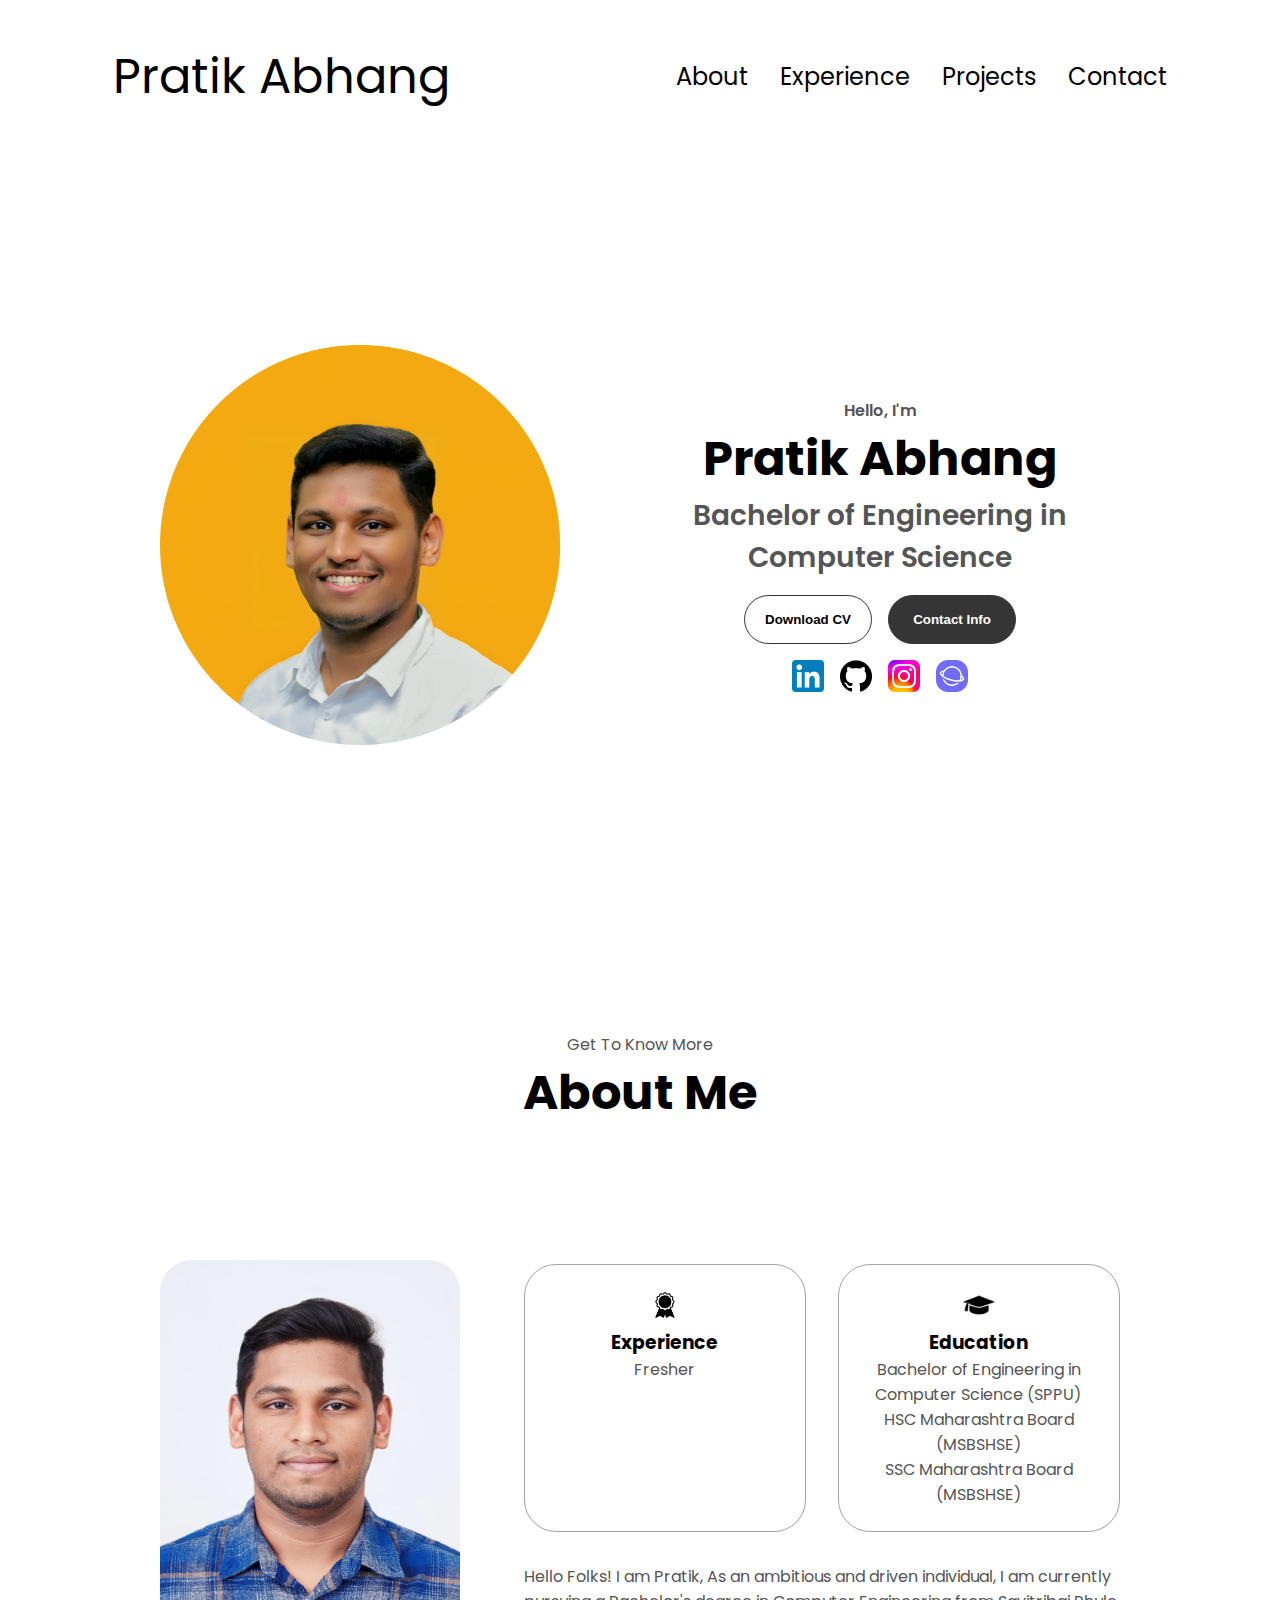
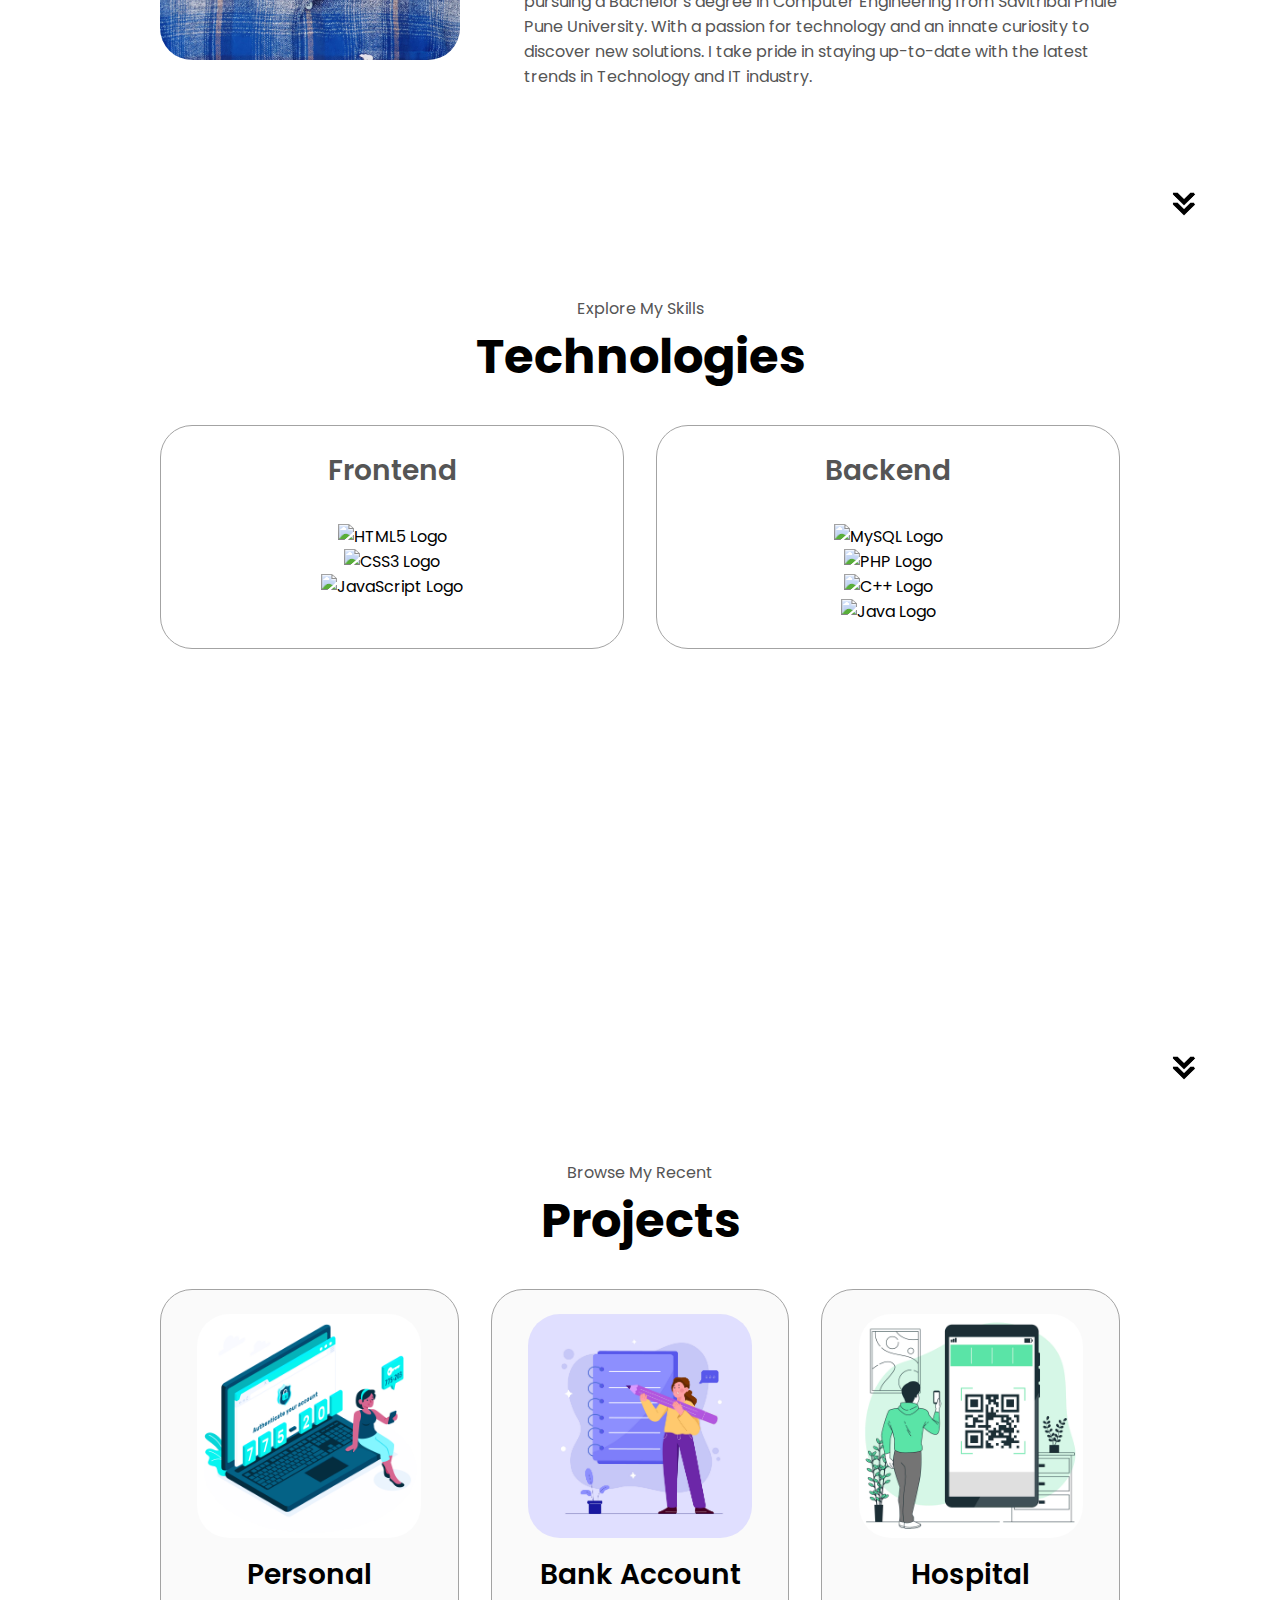
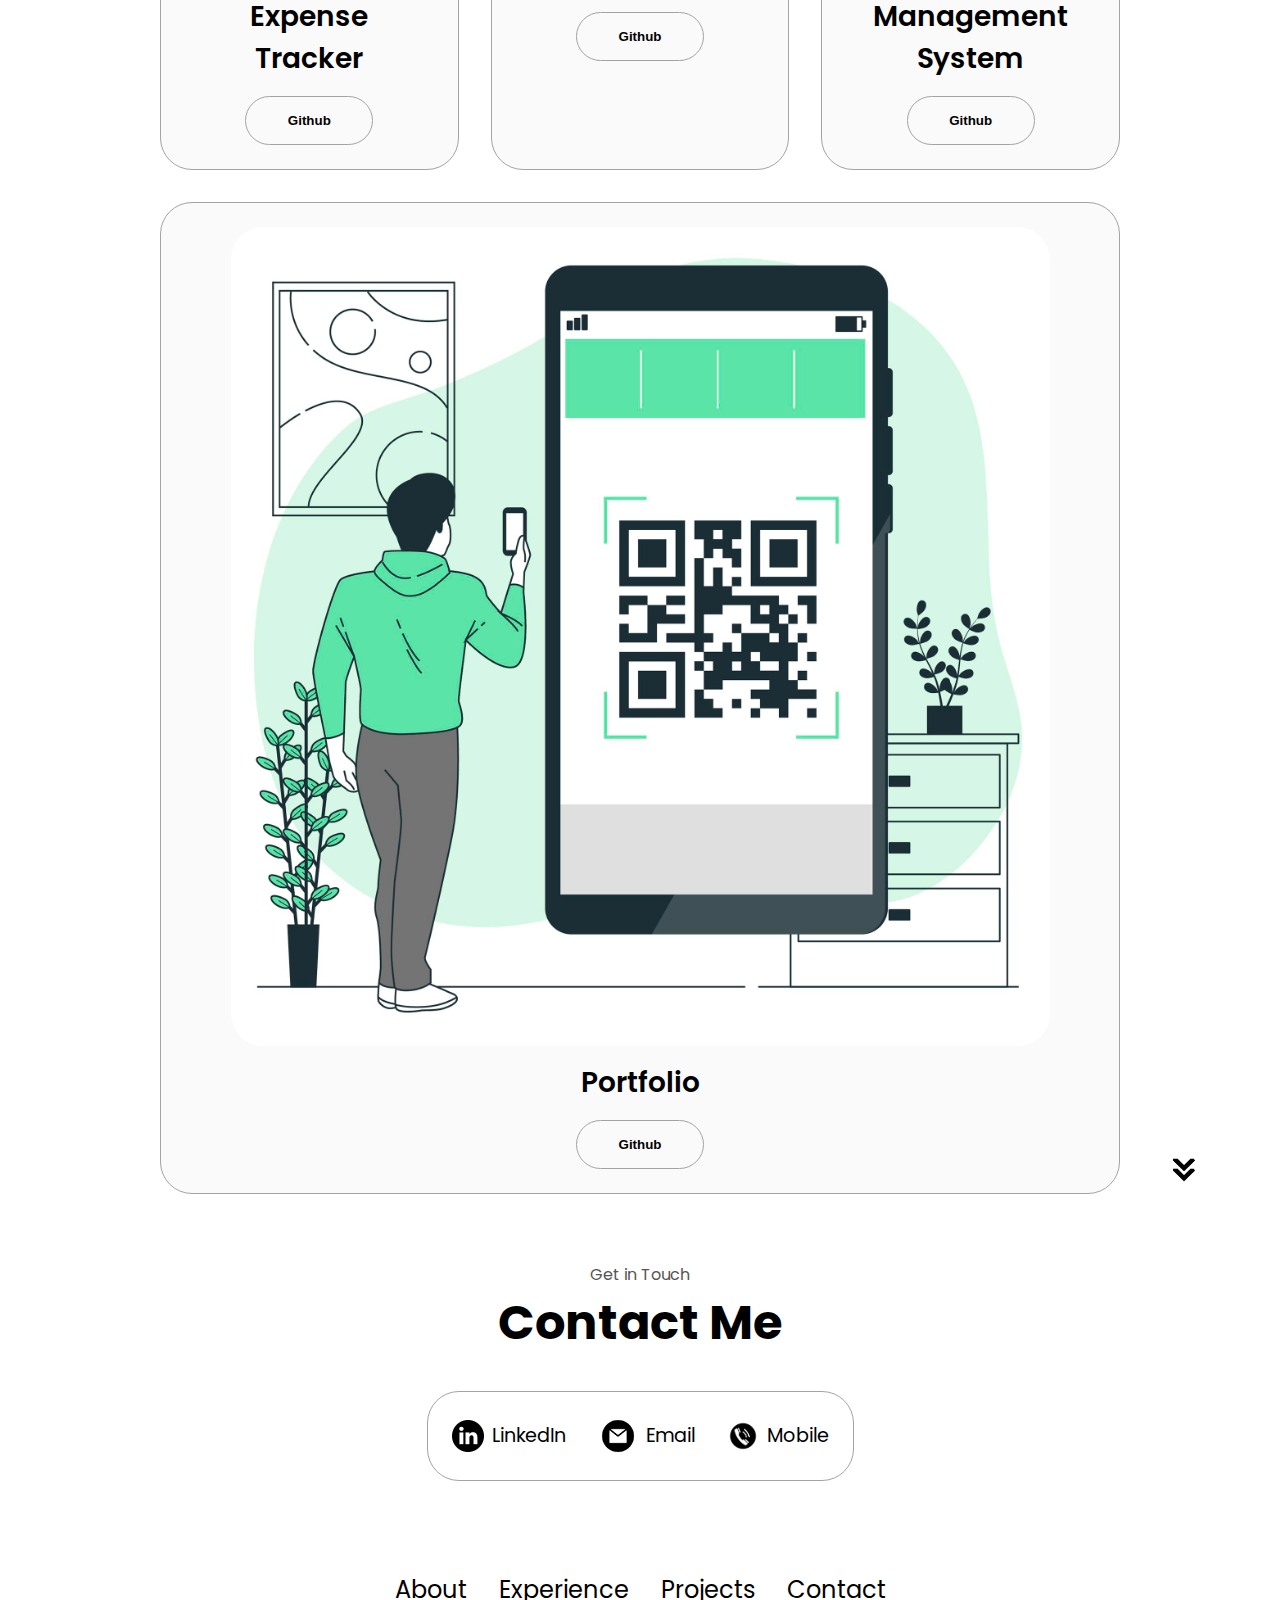
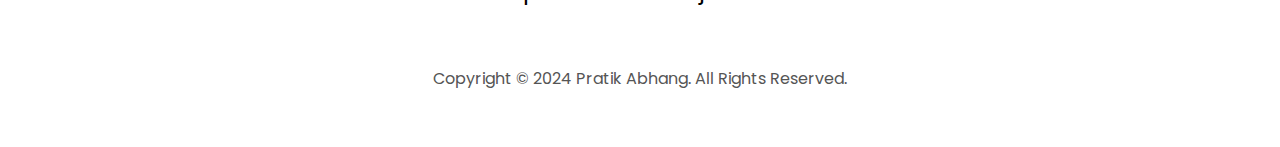
==== commit adb4040c: "portfolio" ====
--- a/index.html
+++ b/index.html
@@ -164,18 +164,6 @@
                   src="https://img.shields.io/badge/javascript-%23323330.svg?style=for-the-badge&logo=javascript&logoColor=%23F7DF1E"
                   alt="JavaScript Logo"
                 />
-                <br /><img
-                  src="https://img.shields.io/badge/apache-%23D42029.svg?style=for-the-badge&logo=apache&logoColor=white"
-                  alt="Apache Logo"
-                />
-                <br /><img
-                  src="https://img.shields.io/badge/react-%2320232a.svg?style=for-the-badge&logo=react&logoColor=%2361DAFB"
-                  alt="React Logo"
-                />
-                <br /><img
-                  src="https://img.shields.io/badge/angular.js-%23E23237.svg?style=for-the-badge&logo=angularjs&logoColor=white"
-                  alt="Angular.js Logo"
-                />
               </ul>
             </div>
           </div>
@@ -185,6 +173,10 @@
             <div class="article-container">
               <ul align="center">
                 <img
+                  src="https://img.shields.io/badge/mysql-%2300000f.svg?style=for-the-badge&logo=mysql&logoColor=white"
+                  alt="MySQL Logo"
+                /><br />
+                <img
                   src="https://img.shields.io/badge/php-%23777BB4.svg?style=for-the-badge&logo=php&logoColor=white"
                   alt="PHP Logo"
                 />
@@ -197,69 +189,6 @@
                 <img
                   src="https://img.shields.io/badge/java-%23ED8B00.svg?style=for-the-badge&logo=openjdk&logoColor=white"
                   alt="Java Logo"
-                />
-                <br />
-                <img
-                  src="https://img.shields.io/badge/netlify-%23000000.svg?style=for-the-badge&logo=netlify&logoColor=#00C7B7"
-                  alt="Netlify Logo"
-                />
-              </ul>
-            </div>
-          </div>
-
-          <div class="details-container">
-            <h2 class="experience-sub-title">Database</h2>
-            <div class="article-container">
-              <ul align="center">
-                <img
-                  src="https://img.shields.io/badge/mysql-%2300000f.svg?style=for-the-badge&logo=mysql&logoColor=white"
-                  alt="MySQL Logo"
-                />
-                <br />
-                <img
-                  src="https://img.shields.io/badge/MongoDB-%234ea94b.svg?style=for-the-badge&logo=mongodb&logoColor=white"
-                  alt="MongoDB Logo"
-                />
-                <br />
-                <img
-                  src="https://img.shields.io/badge/OracleDB-F80000?style=for-the-badge&logo=oracle&logoColor=white"
-                  alt="OracleDB Logo"
-                />
-              </ul>
-            </div>
-          </div>
-          <div class="details-container">
-            <h2 class="experience-sub-title">Workspace</h2>
-            <div class="article-container">
-              <ul align="center">
-                <img
-                  src="https://img.shields.io/badge/hp%20laptop-0096D6?style=for-the-badge&logo=hp&logoColor=white"
-                  alt="HP Laptop Logo"
-                />
-                <br />
-                <img
-                  src="https://img.shields.io/badge/Windows_OS-0078D6?style=for-the-badge&logo=windows&logoColor=white"
-                  alt="Windows OS Logo"
-                />
-                <br />
-                <img
-                  src="https://img.shields.io/badge/Intel%20Core_i7_12th-0071C5?style=for-the-badge&logo=intel&logoColor=white"
-                  alt="Intel Core i7 12th Logo"
-                />
-                <br />
-                <img
-                  src="https://img.shields.io/badge/Google-4285F4?style=for-the-badge&logo=GoogleChrome&logoColor=white"
-                  alt="Google Logo"
-                />
-
-                <br />
-                <img
-                  src="https://img.shields.io/badge/VSCode-0078D4?style=for-the-badge&logo=visual%20studio%20code&logoColor=white"
-                  alt="VSCode Logo"
-                />
-                <br /><img
-                  src="https://img.shields.io/badge/GitHub-%23121011.svg?style=for-the-badge&logo=github&logoColor=white"
-                  alt="GitHub Logo"
                 />
               </ul>
             </div>
@@ -287,21 +216,15 @@
               />
             </div>
             <h2 class="experience-sub-title project-title">
-              Password Generator
+              Personal Expense Tracker
             </h2>
             <div class="btn-container">
               <button
                 class="btn btn-color-2 project-btn"
-                onclick="location.href='https://github.com/pratikabhang/PASSWORD-GENERATOR'"
+                onclick="location.href='https://github.com/pratikabhang/PERSONAL-EXPENSE-TRACKER'"
               >
                 Github
               </button>
-              <button
-                class="btn btn-color-2 project-btn"
-                onclick="location.href='https://pratikabhang-passwordgenerator.netlify.app'"
-              >
-                Live Demo
-              </button>
             </div>
           </div>
 
@@ -313,20 +236,14 @@
                 class="project-img"
               />
             </div>
-            <h2 class="experience-sub-title project-title">To Do List</h2>
+            <h2 class="experience-sub-title project-title">Bank Account</h2>
             <div class="btn-container">
               <button
                 class="btn btn-color-2 project-btn"
-                onclick="location.href='https://github.com/pratikabhang/TO-DO-LIST'"
+                onclick="location.href='https://github.com/pratikabhang/BANK-ACCOUNT'"
               >
                 Github
               </button>
-              <button
-                class="btn btn-color-2 project-btn"
-                onclick="location.href='https://pratikabhang-todolist.netlify.app'"
-              >
-                Live Demo
-              </button>
             </div>
           </div>
           <div class="details-container color-container">
@@ -338,20 +255,33 @@
               />
             </div>
             <h2 class="experience-sub-title project-title">
-              QR Code Generator
+              Hospital Management System
             </h2>
             <div class="btn-container">
               <button
                 class="btn btn-color-2 project-btn"
-                onclick="location.href='https://github.com/pratikabhang/QR-CODE-GENERATOR'"
+                onclick="location.href='https://github.com/pratikabhang/HOSPITAL-MANAGEMENT-SYSTEM'"
               >
                 Github
               </button>
+            </div>
+          </div>
+
+          <div class="details-container color-container">
+            <div class="article-container">
+              <img
+                src="./assets/qr.jpg"
+                alt="QR Code Generator"
+                class="project-img"
+              />
+            </div>
+            <h2 class="experience-sub-title project-title">Portfolio</h2>
+            <div class="btn-container">
               <button
                 class="btn btn-color-2 project-btn"
-                onclick="location.href='https://pratikabhang-qrcodegenerator.netlify.app'"
+                onclick="location.href='https://github.com/pratikabhang/PRATIK-ABHANG-PORTFOLIO'"
               >
-                Live Demo
+                Github
               </button>
             </div>
           </div>
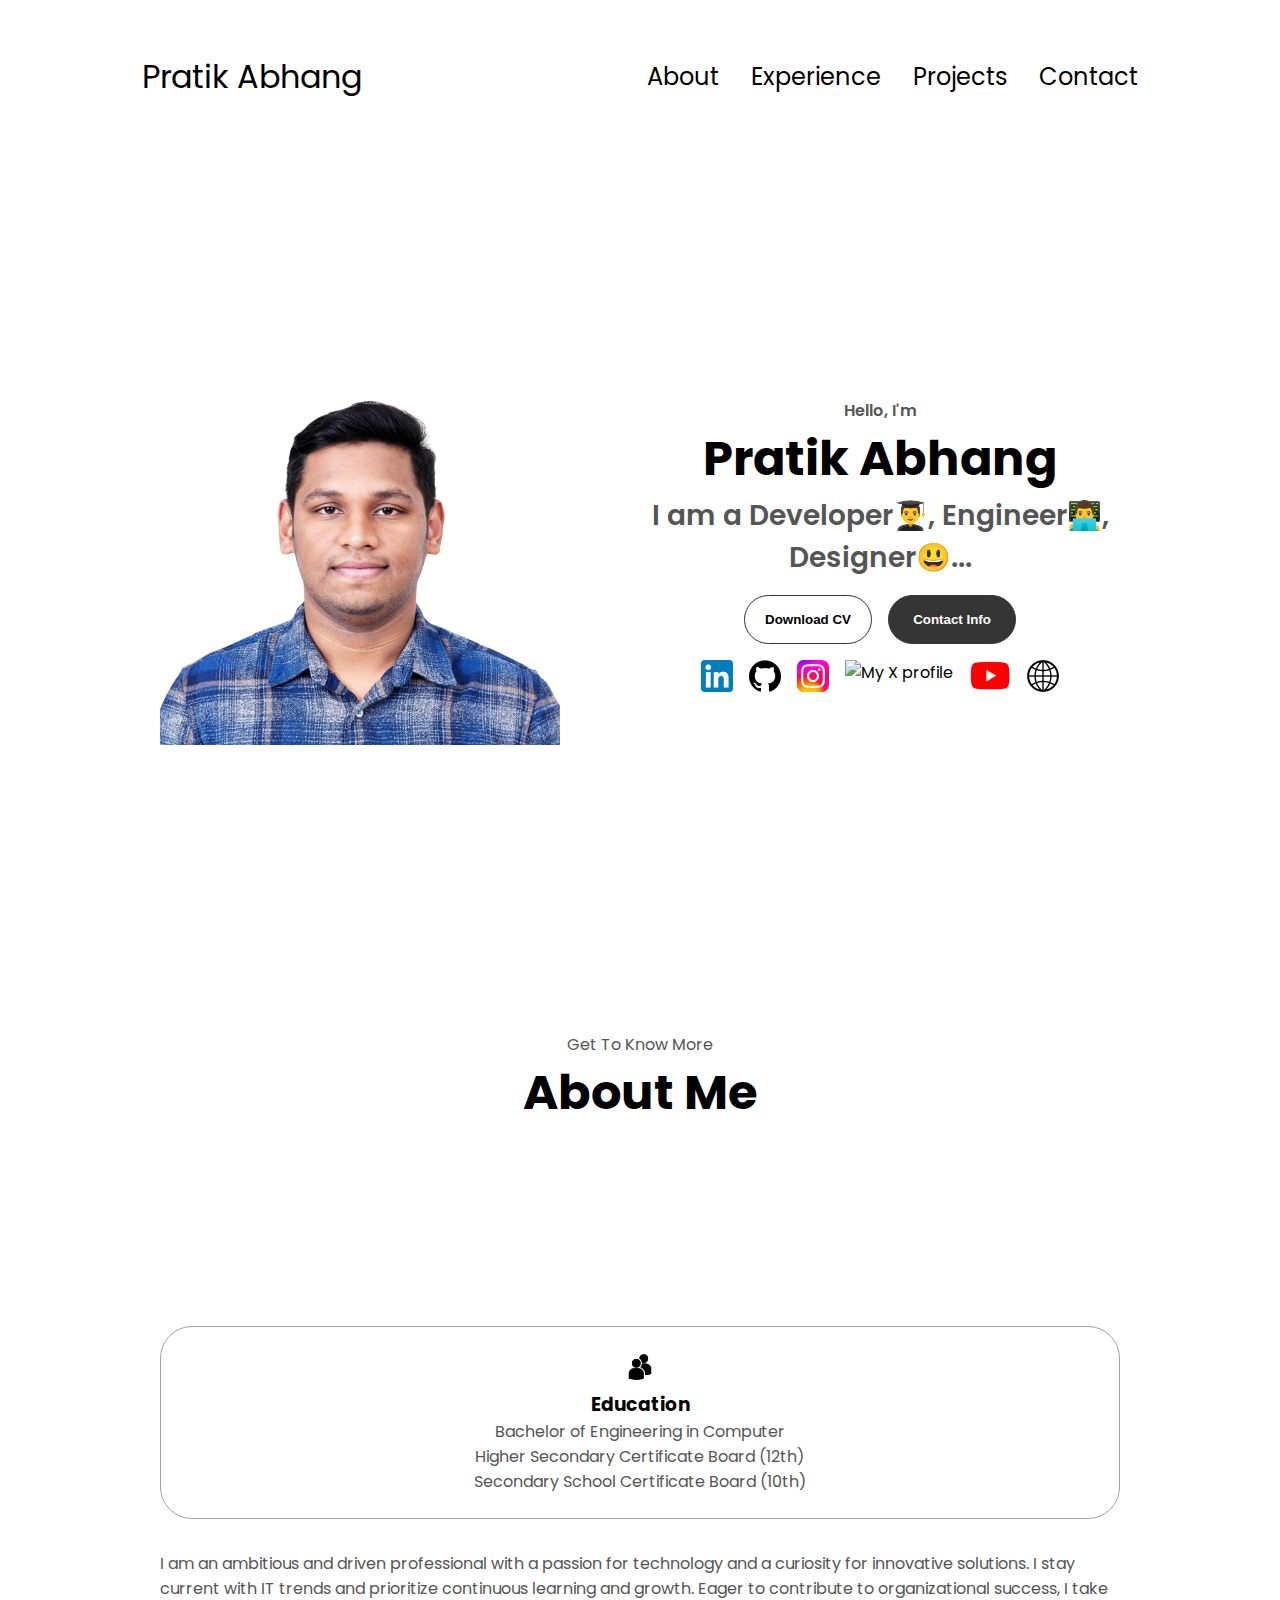
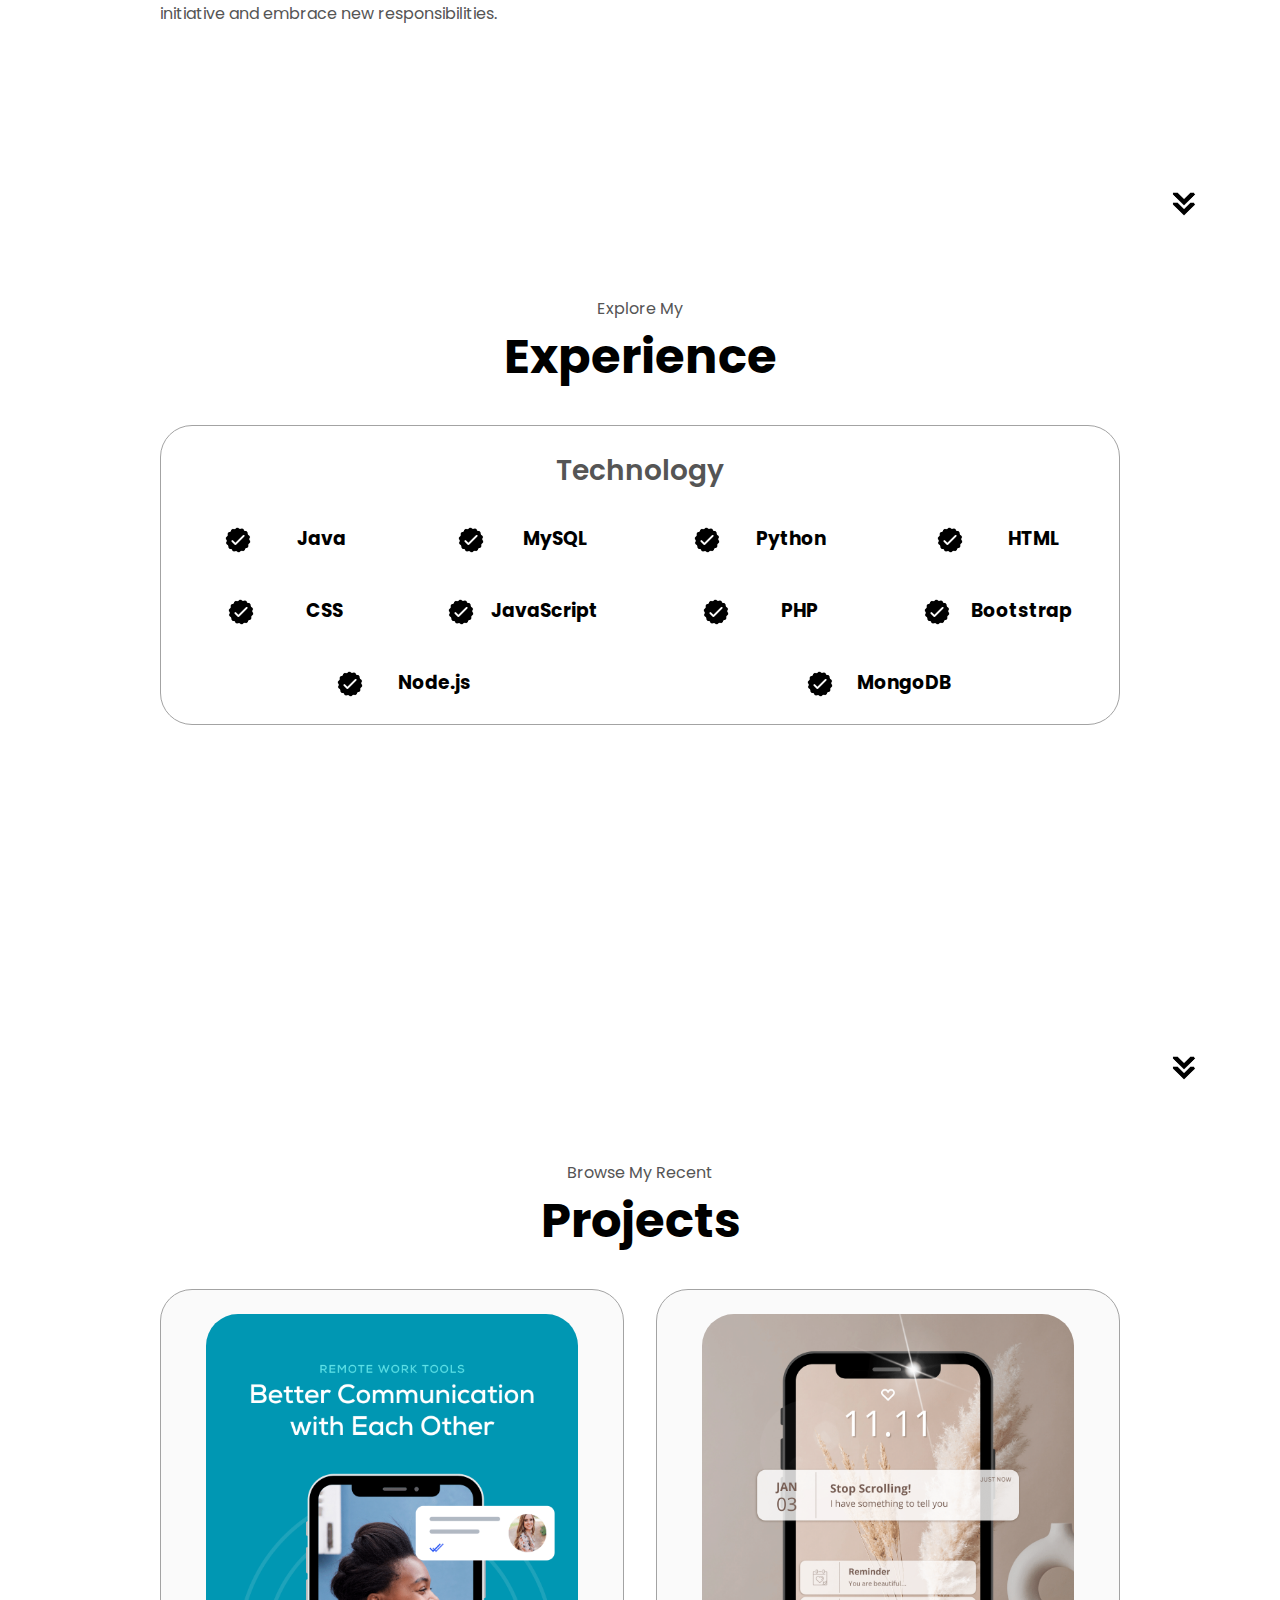
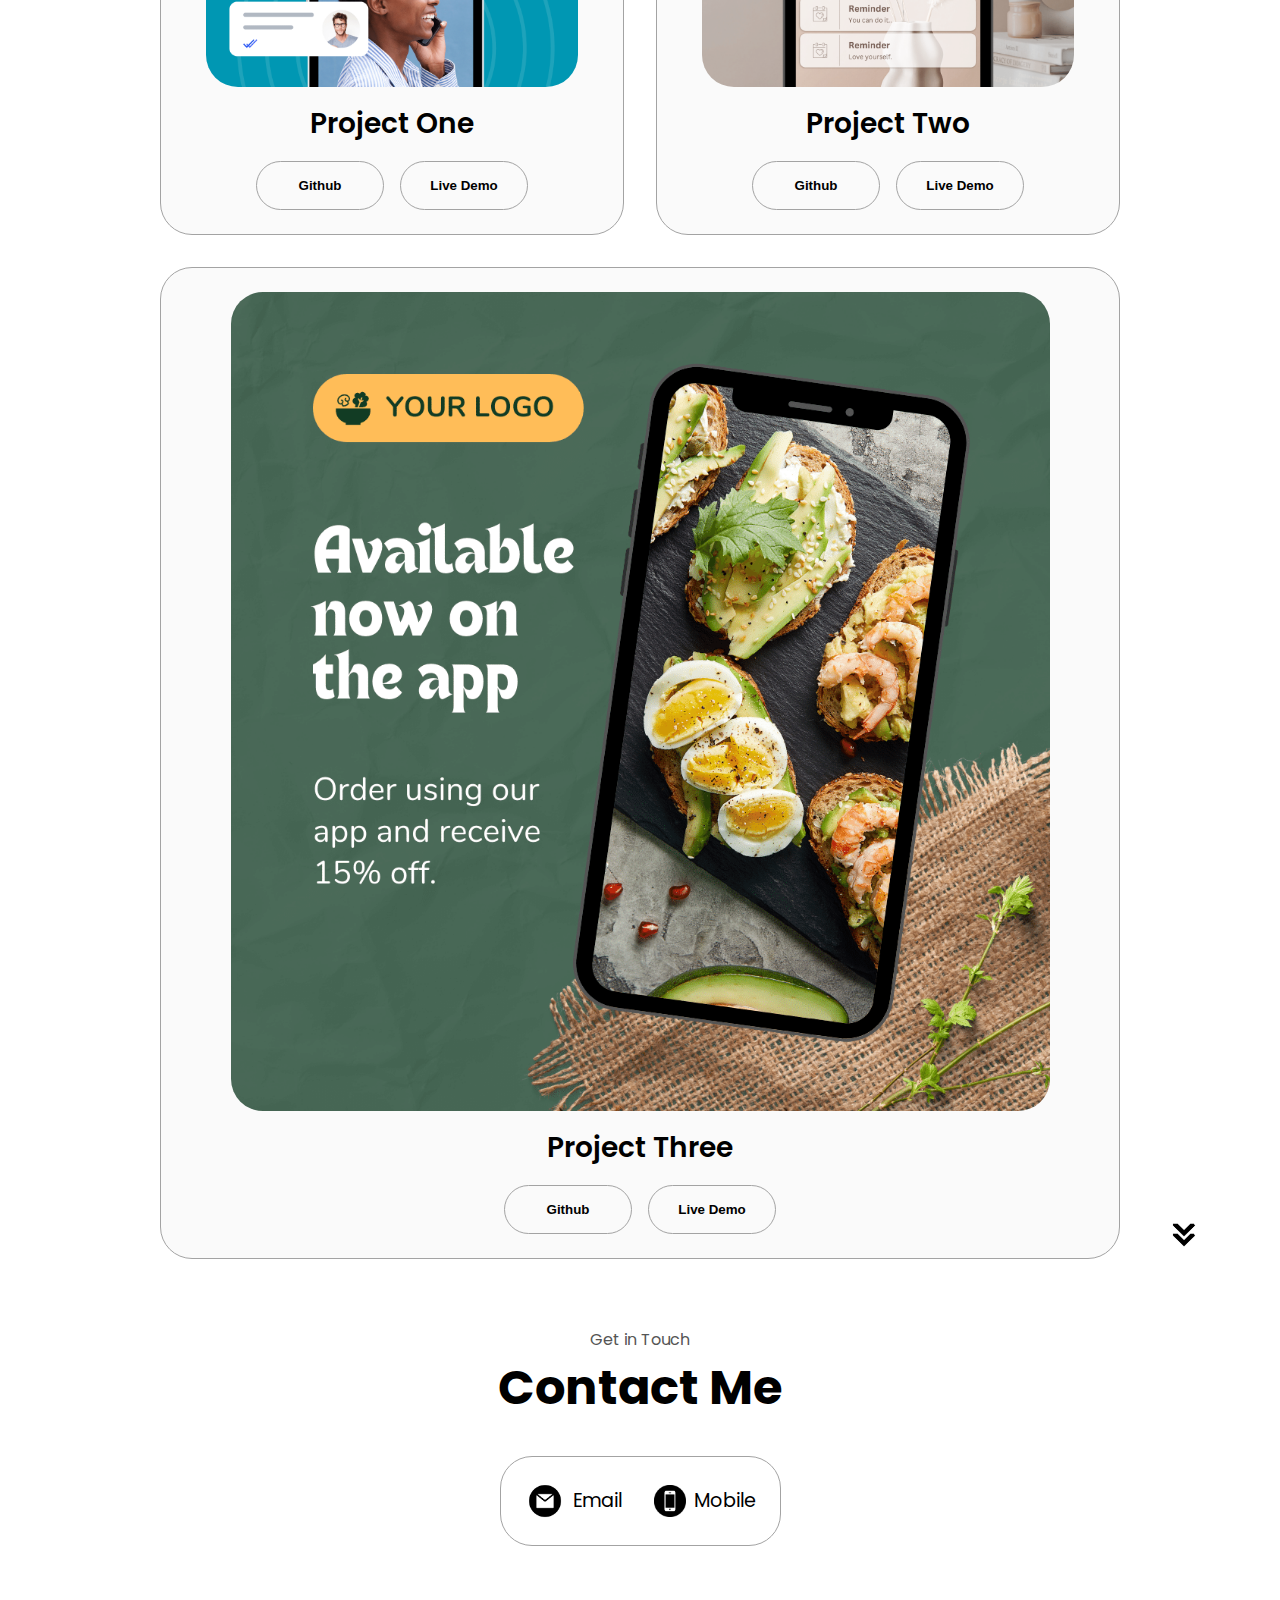
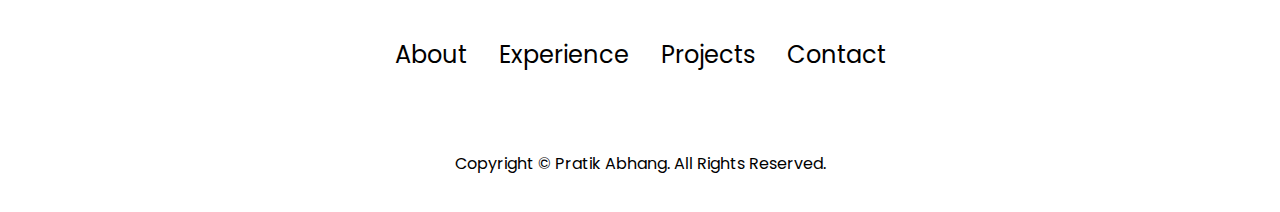
==== commit 28f530c7: "A" ====
--- a/index.html
+++ b/index.html
@@ -4,12 +4,13 @@
     <meta charset="UTF-8" />
     <meta http-equiv="X-UA-Compatible" content="IE=edge" />
     <meta name="viewport" content="width=device-width, initial-scale=1.0" />
-    <link rel="icon" type="image/png" href="./assets/profile-pic2.png" />
     <title>Pratik Abhang</title>
     <link rel="stylesheet" href="style.css" />
     <link rel="stylesheet" href="mediaqueries.css" />
+  
   </head>
   <body>
+  
     <nav id="desktop-nav">
       <div class="logo">Pratik Abhang</div>
       <div>
@@ -39,21 +40,16 @@
     </nav>
     <section id="profile">
       <div class="section__pic-container">
-        <img
-          src="./assets/profile-pic2.png"
-          alt="Pratik Abhang profile picture"
-        />
+        <img src="./assets/about-pic.png" alt="Pratik Abhang profile picture" />
       </div>
       <div class="section__text">
         <p class="section__text__p1">Hello, I'm</p>
         <h1 class="title">Pratik Abhang</h1>
-        <p class="section__text__p2">
-          Bachelor of Engineering in Computer Science
-        </p>
+        <p class="section__text__p2">I am a Developer👨‍🎓, Engineer👨‍💻, Designer😃...</p>
         <div class="btn-container">
           <button
             class="btn btn-color-2"
-            onclick="window.open('./assets/PAResume.pdf')"
+            onclick="window.open('./assets/Resume.pdf')"
           >
             Download CV
           </button>
@@ -63,7 +59,7 @@
         </div>
         <div id="socials-container">
           <img
-            src="./assets/link.png"
+            src="./assets/linkedin.png"
             alt="My LinkedIn profile"
             class="icon"
             onclick="location.href='https://www.linkedin.com/in/pratikabhang/'"
@@ -75,17 +71,29 @@
             onclick="location.href='https://www.github.com/pratikabhang/'"
           />
           <img
-            src="./assets/insta.png"
-            alt="My Instagram profile"
-            class="icon"
-            onclick="location.href=' https://www.instagram.com/pratikabhang_/'"
-          />
-          <img
-            src="./assets/webs.png"
-            alt="My Bio profile"
-            class="icon"
-            onclick="location.href='https://www.heylink.me/pratikabhang/'"
-          />
+          src="./assets/instagram.svg"
+          alt="My Instagram profile"
+          class="icon"
+          onclick="location.href='https://www.instagram.com/pratiksabhang/'"
+        />
+        <img
+        src="./assets/x.svg"
+        alt="My X profile"
+        class="icon"
+        onclick="location.href='https://x.com/pratiksabhang/'"
+      />
+      <img
+        src="./assets/yt.png"
+        alt="My YouTube profile"
+        class="icon"
+        onclick="location.href='https://youtube.com/@pratikabhang/'"
+      />
+      <img
+        src="./assets/web.png"
+        alt="My Social Media"
+        class="icon"
+        onclick="location.href='https://heylink.me/pratikabhang/'"
+      />
         </div>
       </div>
     </section>
@@ -93,46 +101,21 @@
       <p class="section__text__p1">Get To Know More</p>
       <h1 class="title">About Me</h1>
       <div class="section-container">
-        <div class="section__pic-container">
-          <img
-            src="./assets/about-pic.jpg"
-            alt="Profile picture"
-            class="about-pic"
-          />
-        </div>
         <div class="about-details-container">
           <div class="about-containers">
             <div class="details-container">
               <img
-                src="./assets/experience.png"
-                alt="Experience icon"
-                class="icon"
-              />
-              <h3>Experience</h3>
-              <p>Fresher</p>
-            </div>
-            <div class="details-container">
-              <img
-                src="./assets/educations.png"
+                src="./assets/education.png"
                 alt="Education icon"
                 class="icon"
               />
               <h3>Education</h3>
-              <p>
-                Bachelor of Engineering in Computer Science (SPPU)<br />
-                HSC Maharashtra Board (MSBSHSE)<br />
-                SSC Maharashtra Board (MSBSHSE)
-              </p>
+              <p>Bachelor of Engineering in Computer<br /> Higher Secondary Certificate Board (12th)<br/> Secondary School Certificate Board (10th)</p>
             </div>
           </div>
           <div class="text-container">
             <p>
-              Hello Folks! I am Pratik, As an ambitious and driven individual, I
-              am currently pursuing a Bachelor's degree in Computer Engineering
-              from Savitribai Phule Pune University. With a passion for
-              technology and an innate curiosity to discover new solutions. I
-              take pride in staying up-to-date with the latest trends in
-              Technology and IT industry.
+              I am an ambitious and driven professional with a passion for technology and a curiosity for innovative solutions. I stay current with IT trends and prioritize continuous learning and growth. Eager to contribute to organizational success, I take initiative and embrace new responsibilities.
             </p>
           </div>
         </div>
@@ -145,52 +128,113 @@
       />
     </section>
     <section id="experience">
-      <p class="section__text__p1">Explore My Skills</p>
-      <h1 class="title">Technologies</h1>
+      <p class="section__text__p1">Explore My</p>
+      <h1 class="title">Experience</h1>
       <div class="experience-details-container">
         <div class="about-containers">
           <div class="details-container">
-            <h2 class="experience-sub-title">Frontend</h2>
+            <h2 class="experience-sub-title">Technology</h2>
             <div class="article-container">
-              <ul align="center">
-                <img
-                  src="https://img.shields.io/badge/html5-%23E34F26.svg?style=for-the-badge&logo=html5&logoColor=white"
-                  alt="HTML5 Logo"
-                /><br /><img
-                  src="https://img.shields.io/badge/css3-%231572B6.svg?style=for-the-badge&logo=css3&logoColor=white"
-                  alt="CSS3 Logo"
-                />
-                <br /><img
-                  src="https://img.shields.io/badge/javascript-%23323330.svg?style=for-the-badge&logo=javascript&logoColor=%23F7DF1E"
-                  alt="JavaScript Logo"
-                />
-              </ul>
-            </div>
-          </div>
-
-          <div class="details-container">
-            <h2 class="experience-sub-title">Backend</h2>
-            <div class="article-container">
-              <ul align="center">
-                <img
-                  src="https://img.shields.io/badge/mysql-%2300000f.svg?style=for-the-badge&logo=mysql&logoColor=white"
-                  alt="MySQL Logo"
-                /><br />
-                <img
-                  src="https://img.shields.io/badge/php-%23777BB4.svg?style=for-the-badge&logo=php&logoColor=white"
-                  alt="PHP Logo"
-                />
-                <br />
-                <img
-                  src="https://img.shields.io/badge/c++-%2300599C.svg?style=for-the-badge&logo=c%2B%2B&logoColor=white"
-                  alt="C++ Logo"
-                />
-                <br />
-                <img
-                  src="https://img.shields.io/badge/java-%23ED8B00.svg?style=for-the-badge&logo=openjdk&logoColor=white"
-                  alt="Java Logo"
-                />
-              </ul>
+              <article>
+                <img
+                  src="./assets/checkmark.png"
+                  alt="Experience icon"
+                  class="icon"
+                />
+                <div>
+                  <h3>Java</h3>
+                </div>
+              </article>
+              <article>
+                <img
+                  src="./assets/checkmark.png"
+                  alt="Experience icon"
+                  class="icon"
+                />
+                <div>
+                  <h3>MySQL</h3>
+                </div>
+              </article>
+              <article>
+                <img
+                  src="./assets/checkmark.png"
+                  alt="Experience icon"
+                  class="icon"
+                />
+                <div>
+                  <h3>Python</h3>
+                </div>
+              </article>
+              <article>
+                <img
+                  src="./assets/checkmark.png"
+                  alt="Experience icon"
+                  class="icon"
+                />
+                <div>
+                  <h3>HTML</h3>
+                </div>
+              </article>
+              <article>
+                <img
+                  src="./assets/checkmark.png"
+                  alt="Experience icon"
+                  class="icon"
+                />
+                <div>
+                  <h3>CSS</h3>
+                </div>
+              </article>
+              <article>
+                <img
+                  src="./assets/checkmark.png"
+                  alt="Experience icon"
+                  class="icon"
+                />
+                <div>
+                  <h3>JavaScript</h3>
+                </div>
+              </article>
+              <article>
+                <img
+                  src="./assets/checkmark.png"
+                  alt="Experience icon"
+                  class="icon"
+                />
+                <div>
+                  <h3>PHP</h3>
+                </div>
+              </article>
+              <article>
+                <img
+                  src="./assets/checkmark.png"
+                  alt="Experience icon"
+                  class="icon"
+                />
+                <div>
+                  <h3>Bootstrap</h3>
+                </div>
+              </article>
+              <article>
+                <img
+                  src="./assets/checkmark.png"
+                  alt="Experience icon"
+                  class="icon"
+                />
+                <div>
+                  <h3>Node.js</h3>
+                </div>
+              </article>
+              <article>
+                <img
+                  src="./assets/checkmark.png"
+                  alt="Experience icon"
+                  class="icon"
+                />
+                <div>
+                  <h3>MongoDB</h3>
+                </div>
+              </article>
             </div>
           </div>
         </div>
@@ -210,78 +254,72 @@
           <div class="details-container color-container">
             <div class="article-container">
               <img
-                src="./assets/pa.jpg"
-                alt="Password Generator"
+                src="./assets/project-1.png"
+                alt="Project 1"
                 class="project-img"
               />
             </div>
-            <h2 class="experience-sub-title project-title">
-              Personal Expense Tracker
-            </h2>
+            <h2 class="experience-sub-title project-title">Project One</h2>
             <div class="btn-container">
               <button
                 class="btn btn-color-2 project-btn"
-                onclick="location.href='https://github.com/pratikabhang/PERSONAL-EXPENSE-TRACKER'"
+                onclick="location.href='https://github.com/'"
               >
                 Github
               </button>
-            </div>
-          </div>
-
+              <button
+                class="btn btn-color-2 project-btn"
+                onclick="location.href='https://github.com/'"
+              >
+                Live Demo
+              </button>
+            </div>
+          </div>
           <div class="details-container color-container">
             <div class="article-container">
               <img
-                src="./assets/todo.jpg"
-                alt="To Do List"
+                src="./assets/project-2.png"
+                alt="Project 2"
                 class="project-img"
               />
             </div>
-            <h2 class="experience-sub-title project-title">Bank Account</h2>
+            <h2 class="experience-sub-title project-title">Project Two</h2>
             <div class="btn-container">
               <button
                 class="btn btn-color-2 project-btn"
-                onclick="location.href='https://github.com/pratikabhang/BANK-ACCOUNT'"
+                onclick="location.href='https://github.com/'"
               >
                 Github
+              </button>
+              <button
+                class="btn btn-color-2 project-btn"
+                onclick="location.href='https://github.com/'"
+              >
+                Live Demo
               </button>
             </div>
           </div>
           <div class="details-container color-container">
             <div class="article-container">
               <img
-                src="./assets/qr.jpg"
-                alt="QR Code Generator"
+                src="./assets/project-3.png"
+                alt="Project 3"
                 class="project-img"
               />
             </div>
-            <h2 class="experience-sub-title project-title">
-              Hospital Management System
-            </h2>
+            <h2 class="experience-sub-title project-title">Project Three</h2>
             <div class="btn-container">
               <button
                 class="btn btn-color-2 project-btn"
-                onclick="location.href='https://github.com/pratikabhang/HOSPITAL-MANAGEMENT-SYSTEM'"
+                onclick="location.href='https://github.com/'"
               >
                 Github
               </button>
-            </div>
-          </div>
-
-          <div class="details-container color-container">
-            <div class="article-container">
-              <img
-                src="./assets/qr.jpg"
-                alt="QR Code Generator"
-                class="project-img"
-              />
-            </div>
-            <h2 class="experience-sub-title project-title">Portfolio</h2>
-            <div class="btn-container">
-              <button
-                class="btn btn-color-2 project-btn"
-                onclick="location.href='https://github.com/pratikabhang/PRATIK-ABHANG-PORTFOLIO'"
-              >
-                Github
+              <button
+                class="btn btn-color-2 project-btn"
+                onclick="location.href='https://github.com/'"
+              >
+                Live Demo
               </button>
             </div>
           </div>
@@ -294,43 +332,27 @@
         onclick="location.href='./#contact'"
       />
     </section>
-
     <section id="contact">
       <p class="section__text__p1">Get in Touch</p>
       <h1 class="title">Contact Me</h1>
       <div class="contact-info-upper-container">
         <div class="contact-info-container">
           <img
-            src="./assets/linkedin.png"
-            alt="LinkedIn icon"
-            class="icon contact-icon"
-          />
-          <p>
-            <a href="https://www.linkedin.com/in/pratikabhang/">LinkedIn</a>
-          </p>
-        </div>
-
-        <div class="contact-info-container">
-          <img
             src="./assets/email.png"
             alt="Email icon"
             class="icon contact-icon email-icon"
           />
-          <p>
-            <a href="mailto:pratiksunilabhang@gmail.com">Email</a>
-          </p>
-        </div>
-
+          <p><a href="mailto:work.pratikabhang@gmail.com">Email</a></p>
+        </div>
         <div class="contact-info-container">
           <img
-            src="./assets/phone.png"
-            alt="Phone icon"
+            src="./assets/mobile.png"
+            alt="Mobile icon"
             class="icon contact-icon"
           />
-          <p>
-            <a href="tel:+91 8766854678">Mobile</a>
-          </p>
-        </div>
+          <p><a href="tel:+918766854678">Mobile</a></p>
+        </div>
+        
       </div>
     </section>
     <footer>
@@ -344,7 +366,9 @@
           </ul>
         </div>
       </nav>
-      <p>Copyright &#169; 2024 Pratik Abhang. All Rights Reserved.</p>
+      <div style="text-align: center; margin-top: 20px;">
+        Copyright &copy; <a href="https://heylink.me/pratikabhang"> Pratik Abhang</a>. All Rights Reserved.
+      </div>
     </footer>
     <script src="script.js"></script>
   </body>
--- a/style.css
+++ b/style.css
@@ -1,3 +1,5 @@
+/* GENERAL */
+
 @import url("https://fonts.googleapis.com/css2?family=Poppins:wght@300;400;500;600&display=swap");
 
 * {
@@ -57,7 +59,7 @@
 }
 
 .logo {
-  font-size: 3rem;
+  font-size: 2rem;
 }
 
 .logo:hover {
@@ -401,7 +403,7 @@
 .contact-info-container {
   display: flex;
   align-items: center;
-justify-content: center;  
+  justify-content: center;
   gap: 0.5rem;
   margin: 1rem;
 }
